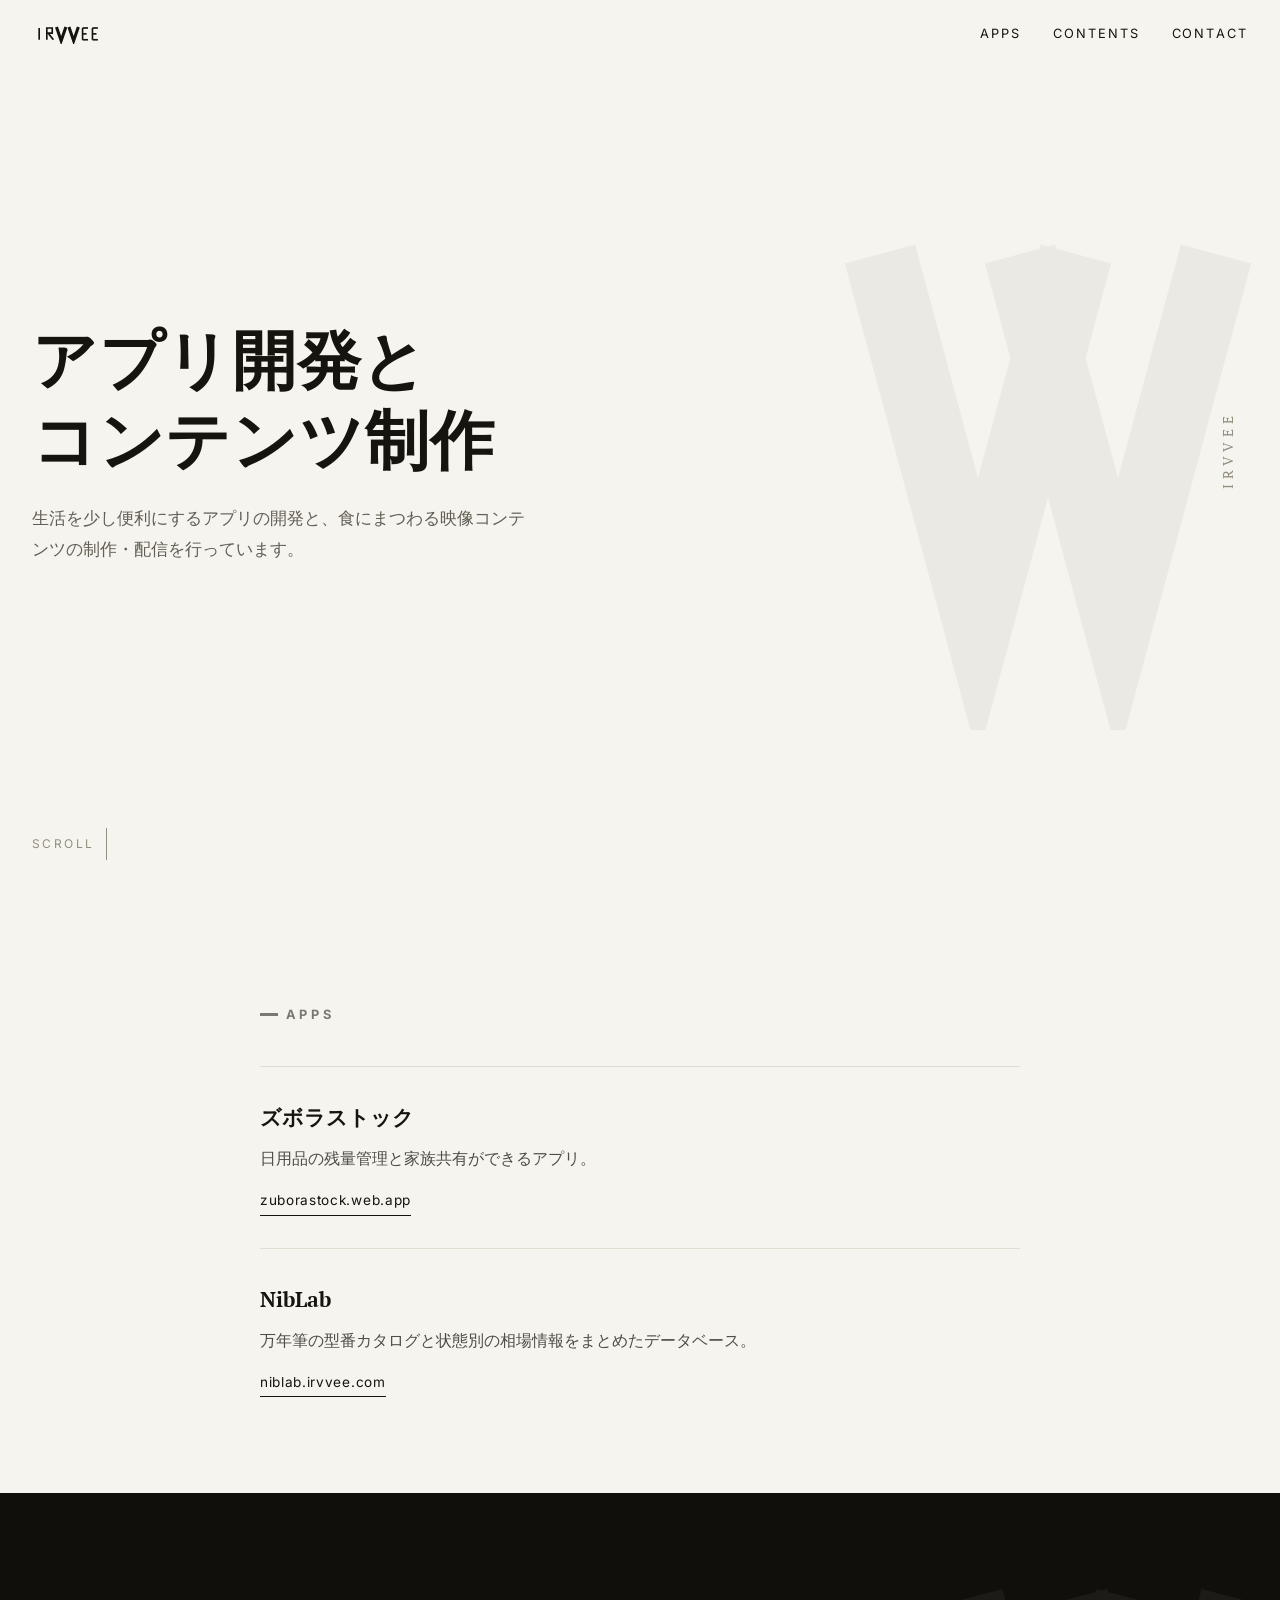
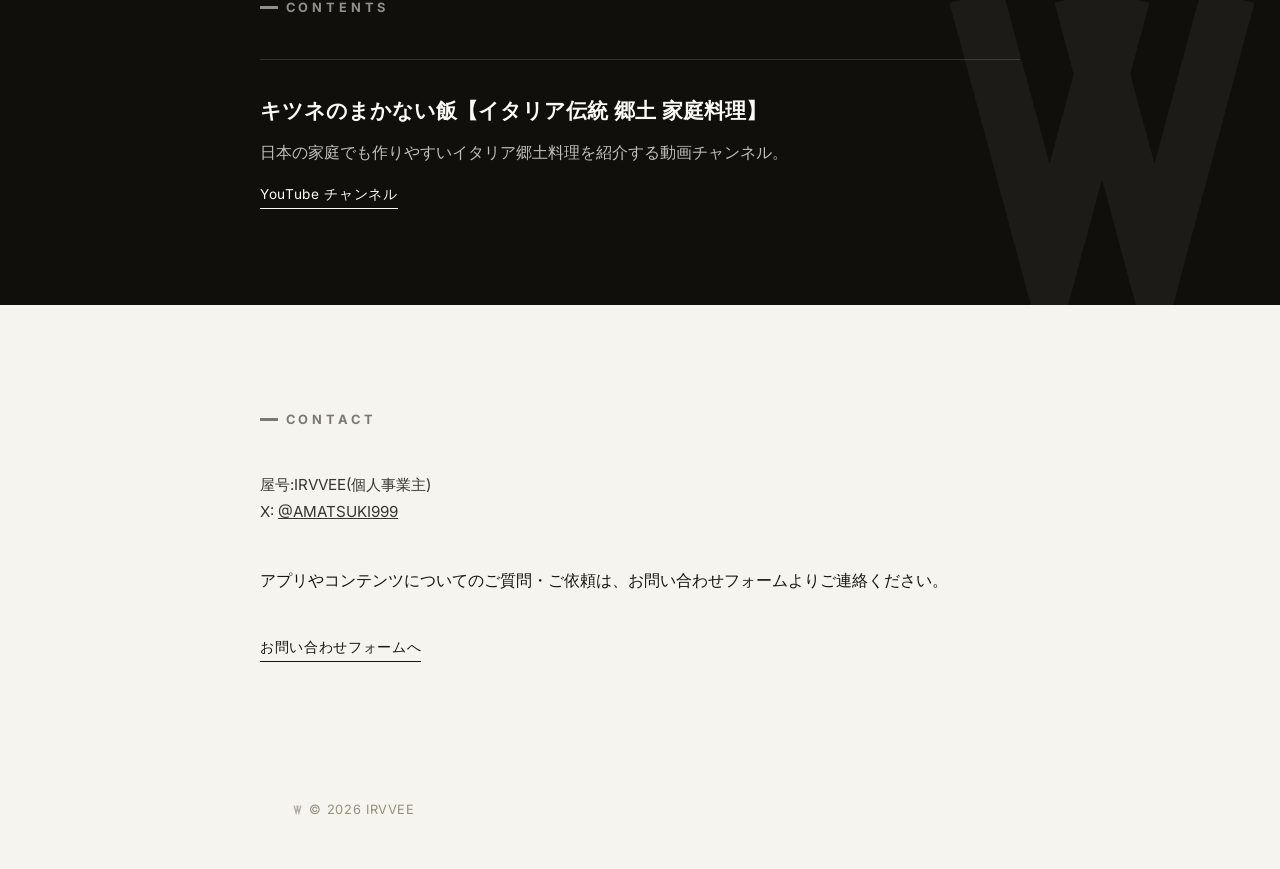
==== index.html @ 518e2660 "feat: 新ロゴタイプを反映しサイト全体のデザインを刷新 IRVVEEの社名から作字したカスタムロゴタイプ(IR+太字VV+EE)をヘッダー・favicon・footerに統合。 配色トークンをロゴ" ====
<!DOCTYPE html>
<html lang="ja">
<head>
<meta charset="UTF-8">
<meta name="viewport" content="width=device-width, initial-scale=1.0">
<title>IRVVEE(アーヴィー)| アプリ開発・コンテンツ制作</title>
<meta name="description" content="IRVVEEは、スマートフォンアプリの開発配信と、料理コンテンツの制作配信を行う個人事業です。">
<link rel="icon" href="icons/favicon.svg" type="image/svg+xml">
<link rel="icon" href="icons/favicon-32.png" type="image/png" sizes="32x32">
<link rel="apple-touch-icon" href="icons/apple-touch-icon.png">
<link rel="preconnect" href="https://fonts.googleapis.com">
<link rel="preconnect" href="https://fonts.gstatic.com" crossorigin>
<link href="https://fonts.googleapis.com/css2?family=PT+Serif:wght@400;700;900&family=Inter:wght@400;500&display=swap" rel="stylesheet">
<style>
  :root {
    --ink: #16140f;
    --paper: #f6f4ef;
    --black: #100f0c;
    --white: #fbfaf6;
    --line: #e2ddd0;
    --muted: #625e53;
    --faint: #948f7f;
    --charcoal: #282623;
    --ease: cubic-bezier(0.4, 0.4, 0, 1);
    --ease-pop: cubic-bezier(0.55, 0.44, 0.35, 1.23);
  }
  * { box-sizing: border-box; }
  html { scroll-behavior: smooth; }
  body {
    margin: 0;
    background: var(--paper);
    color: var(--ink);
    font-family: "Inter", "Noto Sans JP", sans-serif;
    line-height: 1.8;
  }
  .serif { font-family: "PT Serif", serif; }

  /* ---------- Nav ---------- */
  header.nav {
    position: fixed;
    top: 0; left: 0; right: 0;
    z-index: 100;
    display: flex;
    align-items: center;
    justify-content: space-between;
    padding: 1.5rem 2rem;
    background: rgba(246, 244, 239, 0.85);
    backdrop-filter: blur(8px);
    transition: background 0.5s var(--ease);
  }
  .wordmark {
    display: inline-flex;
    align-items: center;
    color: var(--ink);
    text-decoration: none;
    line-height: 0;
  }
  .wordmark svg {
    height: 20px;
    width: auto;
    display: block;
  }
  nav.links {
    display: flex;
    gap: 2rem;
  }
  nav.links a {
    display: inline-flex;
    font-size: 0.8rem;
    letter-spacing: 0.15em;
    text-transform: uppercase;
    color: var(--ink);
    text-decoration: none;
  }
  nav.links a .char {
    display: inline-block;
    overflow: hidden;
    height: 1em;
    line-height: 1;
  }
  nav.links a .char-stack {
    display: block;
    transition: transform 0.35s var(--ease);
    transition-delay: 0s;
  }
  nav.links a .char-stack span {
    display: block;
    height: 1em;
    line-height: 1;
  }
  nav.links a:hover .char-stack {
    transform: translateY(-1em);
    transition-delay: calc(var(--i, 0) * 0.03s);
  }
  @media (max-width: 640px) {
    header.nav { padding: 1.1rem 1.25rem; }
    nav.links { gap: 1.1rem; }
    nav.links a { font-size: 0.68rem; letter-spacing: 0.1em; }
  }

  /* ---------- Hero ---------- */
  .hero {
    position: relative;
    min-height: 100vh;
    display: flex;
    align-items: center;
    padding: 0 2rem;
    overflow: hidden;
  }
  .hero-accent {
    position: absolute;
    right: 2.5rem;
    top: 50%;
    transform: translateY(-50%) rotate(180deg);
    writing-mode: vertical-rl;
    font-family: "PT Serif", serif;
    font-size: 0.85rem;
    letter-spacing: 0.35em;
    color: var(--faint);
    text-transform: uppercase;
  }
  .hero-mark-bg {
    position: absolute;
    right: -3rem;
    top: 50%;
    transform: translateY(-50%);
    width: min(46vw, 560px);
    color: var(--ink);
    opacity: 0.045;
    pointer-events: none;
  }
  .hero-inner { max-width: 760px; position: relative; }
  .hero .eyebrow {
    font-size: 0.8rem;
    letter-spacing: 0.3em;
    text-transform: uppercase;
    color: var(--muted);
    margin-bottom: 1.25rem;
  }
  .hero h1 {
    font-family: "PT Serif", serif;
    font-weight: 700;
    font-size: clamp(2.4rem, 6vw, 4rem);
    line-height: 1.25;
    margin: 0 0 1.5rem;
    letter-spacing: 0.01em;
  }
  .hero p.lead {
    color: var(--muted);
    font-size: 1.05rem;
    max-width: 46ch;
  }
  .scroll-cue {
    position: absolute;
    bottom: 2.5rem;
    left: 2rem;
    display: flex;
    align-items: center;
    gap: 0.75rem;
    font-size: 0.75rem;
    letter-spacing: 0.2em;
    text-transform: uppercase;
    color: var(--faint);
  }
  .scroll-cue::after {
    content: "";
    width: 1px;
    height: 32px;
    background: var(--faint);
    animation: scrollLine 1.8s var(--ease) infinite;
  }
  @keyframes scrollLine {
    0% { transform: scaleY(0); transform-origin: top; }
    50% { transform: scaleY(1); transform-origin: top; }
    50.1% { transform-origin: bottom; }
    100% { transform: scaleY(0); transform-origin: bottom; }
  }

  /* ---------- Sections ---------- */
  section.block {
    padding: 6rem 2rem;
  }
  section.block.on-white { background: var(--paper); }
  section.block.on-black {
    background: var(--black);
    color: var(--white);
    position: relative;
    overflow: hidden;
  }
  .contents-mark-bg {
    position: absolute;
    right: -2rem;
    bottom: -3rem;
    width: min(40vw, 420px);
    color: var(--white);
    opacity: 0.05;
    pointer-events: none;
  }
  .block-inner { max-width: 760px; margin: 0 auto; position: relative; }
  .block h2 {
    display: inline-flex;
    align-items: center;
    gap: 0.6em;
    font-size: 0.8rem;
    letter-spacing: 0.3em;
    text-transform: uppercase;
    margin: 0 0 2.5rem;
    color: inherit;
    opacity: 0.55;
  }
  .block h2::before {
    content: "";
    width: 1.4em;
    height: 3px;
    background: currentColor;
    display: block;
    flex: none;
  }
  .work { display: grid; gap: 2rem; }
  .work-item {
    border-top: 1px solid var(--line);
    padding-top: 2rem;
  }
  section.on-black .work-item { border-top-color: rgba(255,255,255,0.15); }
  .work-item h3 {
    font-family: "PT Serif", serif;
    font-size: 1.3rem;
    margin: 0 0 0.5rem;
  }
  .work-item p { margin: 0 0 0.75rem; opacity: 0.75; }
  .work-item a {
    display: inline-block;
    font-size: 0.85rem;
    letter-spacing: 0.05em;
    color: inherit;
    text-decoration: none;
    border-bottom: 1px solid currentColor;
    padding-bottom: 2px;
    transition: opacity 0.3s var(--ease);
  }
  .work-item a:hover { opacity: 0.6; }

  address {
    font-style: normal;
    font-size: 0.95rem;
    opacity: 0.85;
    margin: 0 0 2.5rem;
  }
  address a { color: inherit; }

  .cta-link {
    display: inline-block;
    margin-top: 1.5rem;
    font-size: 0.85rem;
    letter-spacing: 0.05em;
    color: inherit;
    text-decoration: none;
    border-bottom: 1px solid currentColor;
    padding-bottom: 2px;
    transition: opacity 0.3s var(--ease);
  }
  .cta-link:hover { opacity: 0.6; }

  footer {
    max-width: 760px;
    margin: 0 auto;
    padding: 2.5rem 2rem 3rem;
    color: var(--faint);
    font-size: 0.8rem;
    letter-spacing: 0.05em;
  }

  /* ---------- Scroll reveal ---------- */
  .reveal {
    opacity: 0;
    transform: translateY(24px);
    transition: opacity 0.6s var(--ease), transform 0.6s var(--ease);
  }
  .reveal.is-visible {
    opacity: 1;
    transform: translateY(0);
  }

  .footer-mark {
    height: 11px;
    width: auto;
    vertical-align: -1px;
    margin-right: 0.5em;
    color: var(--faint);
    opacity: 0.7;
  }
</style>
</head>
<body>

<header class="nav">
  <a href="#top" class="wordmark" aria-label="IRVVEE">
    <svg viewBox="-24 -34 600 170" aria-hidden="true" focusable="false">
      <path stroke-width="14" fill="none" stroke="currentColor" d="M37,0 L37,100"/>
      <path stroke-width="14" fill="none" stroke="currentColor" d="M102,100 L102,0 L148,0 L148,44 L108,44"/>
      <path stroke-width="14" fill="none" stroke="currentColor" d="M118,50 L158,100"/>
      <path stroke-width="26" fill="none" stroke="currentColor" d="M184,-8 L224,108 L264,-8"/>
      <path stroke-width="26" fill="none" stroke="currentColor" d="M290,-8 L330,108 L370,-8"/>
      <path stroke-width="14" fill="none" stroke="currentColor" d="M406,0 L406,100"/>
      <path stroke-width="14" fill="none" stroke="currentColor" d="M406,0 L452,0"/>
      <path stroke-width="14" fill="none" stroke="currentColor" d="M406,50 L440,50"/>
      <path stroke-width="14" fill="none" stroke="currentColor" d="M406,100 L452,100"/>
      <path stroke-width="14" fill="none" stroke="currentColor" d="M490,0 L490,100"/>
      <path stroke-width="14" fill="none" stroke="currentColor" d="M490,0 L536,0"/>
      <path stroke-width="14" fill="none" stroke="currentColor" d="M490,50 L524,50"/>
      <path stroke-width="14" fill="none" stroke="currentColor" d="M490,100 L536,100"/>
    </svg>
  </a>
  <nav class="links">
    <a href="#apps" data-label="Apps"></a>
    <a href="#contents" data-label="Contents"></a>
    <a href="contact.html" data-label="Contact"></a>
  </nav>
</header>

<section class="hero" id="top">
  <svg class="hero-mark-bg" viewBox="0 0 200 200" aria-hidden="true" focusable="false">
    <path d="M40,30 L75,160 L110,30" fill="none" stroke="currentColor" stroke-width="26" stroke-linejoin="miter"/>
    <path d="M90,30 L125,160 L160,30" fill="none" stroke="currentColor" stroke-width="26" stroke-linejoin="miter"/>
  </svg>
  <div class="hero-accent">IRVVEE</div>
  <div class="hero-inner">
    <h1 class="reveal">アプリ開発と<br>コンテンツ制作</h1>
    <p class="lead reveal">生活を少し便利にするアプリの開発と、食にまつわる映像コンテンツの制作・配信を行っています。</p>
  </div>
  <div class="scroll-cue">Scroll</div>
</section>

<section class="block on-white reveal" id="apps">
  <div class="block-inner">
    <h2>Apps</h2>
    <div class="work">
      <div class="work-item">
        <h3>ズボラストック</h3>
        <p>日用品の残量管理と家族共有ができるアプリ。</p>
        <a href="https://zuborastock.web.app" target="_blank" rel="noopener">zuborastock.web.app</a>
      </div>
      <div class="work-item">
        <h3>NibLab</h3>
        <p>万年筆の型番カタログと状態別の相場情報をまとめたデータベース。</p>
        <a href="https://niblab.irvvee.com" target="_blank" rel="noopener">niblab.irvvee.com</a>
      </div>
    </div>
  </div>
</section>

<section class="block on-black reveal" id="contents">
  <svg class="contents-mark-bg" viewBox="0 0 200 200" aria-hidden="true" focusable="false">
    <path d="M40,30 L75,160 L110,30" fill="none" stroke="currentColor" stroke-width="26" stroke-linejoin="miter"/>
    <path d="M90,30 L125,160 L160,30" fill="none" stroke="currentColor" stroke-width="26" stroke-linejoin="miter"/>
  </svg>
  <div class="block-inner">
    <h2>Contents</h2>
    <div class="work">
      <div class="work-item">
        <h3>キツネのまかない飯【イタリア伝統 郷土 家庭料理】</h3>
        <p>日本の家庭でも作りやすいイタリア郷土料理を紹介する動画チャンネル。</p>
        <a href="https://www.youtube.com/@AMATSUKI999" target="_blank" rel="noopener">YouTube チャンネル</a>
      </div>
    </div>
  </div>
</section>

<section class="block on-white reveal" id="contact">
  <div class="block-inner">
    <h2>Contact</h2>
    <address>
      屋号:IRVVEE(個人事業主)<br>
      X: <a href="https://x.com/AMATSUKI999" target="_blank" rel="noopener">@AMATSUKI999</a>
    </address>
    <p>アプリやコンテンツについてのご質問・ご依頼は、お問い合わせフォームよりご連絡ください。</p>
    <a href="contact.html" class="cta-link">お問い合わせフォームへ</a>
  </div>
</section>

<footer>
  <svg class="footer-mark" viewBox="0 0 200 200" aria-hidden="true" focusable="false">
    <path d="M40,30 L75,160 L110,30" fill="none" stroke="currentColor" stroke-width="26" stroke-linejoin="miter"/>
    <path d="M90,30 L125,160 L160,30" fill="none" stroke="currentColor" stroke-width="26" stroke-linejoin="miter"/>
  </svg>&copy; <span id="year"></span> IRVVEE
</footer>

<script>
  document.getElementById("year").textContent = new Date().getFullYear();

  document.querySelectorAll("nav.links a[data-label]").forEach((a) => {
    const label = a.dataset.label;
    [...label].forEach((ch, i) => {
      const glyph = ch === " " ? " " : ch;
      const charEl = document.createElement("span");
      charEl.className = "char";
      charEl.style.setProperty("--i", i);
      const stackEl = document.createElement("span");
      stackEl.className = "char-stack";
      stackEl.innerHTML = `<span>${glyph}</span><span>${glyph}</span>`;
      charEl.appendChild(stackEl);
      a.appendChild(charEl);
    });
  });

  const revealEls = document.querySelectorAll(".reveal");
  const io = new IntersectionObserver((entries) => {
    entries.forEach((entry) => {
      if (entry.isIntersecting) {
        entry.target.classList.add("is-visible");
        io.unobserve(entry.target);
      }
    });
  }, { threshold: 0.15, rootMargin: "0px 0px -40px 0px" });
  revealEls.forEach((el) => io.observe(el));
</script>

</body>
</html>
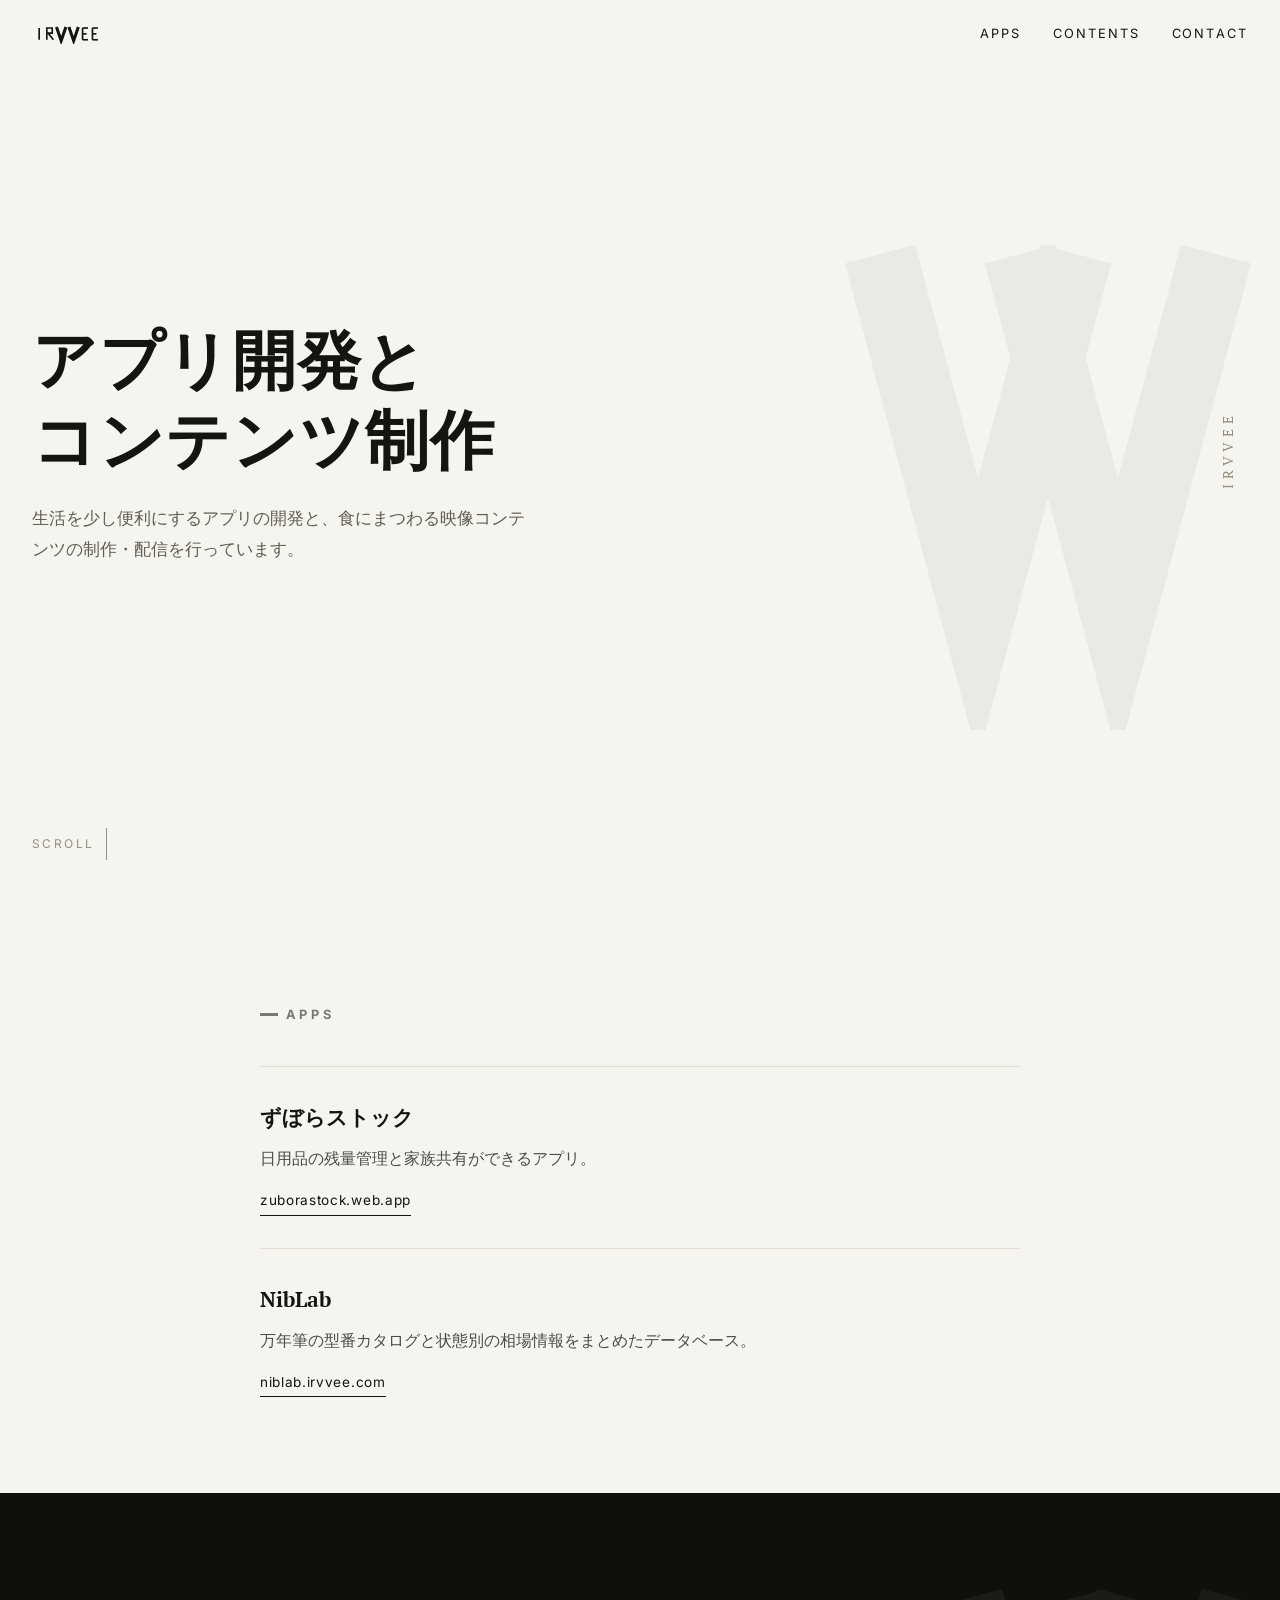
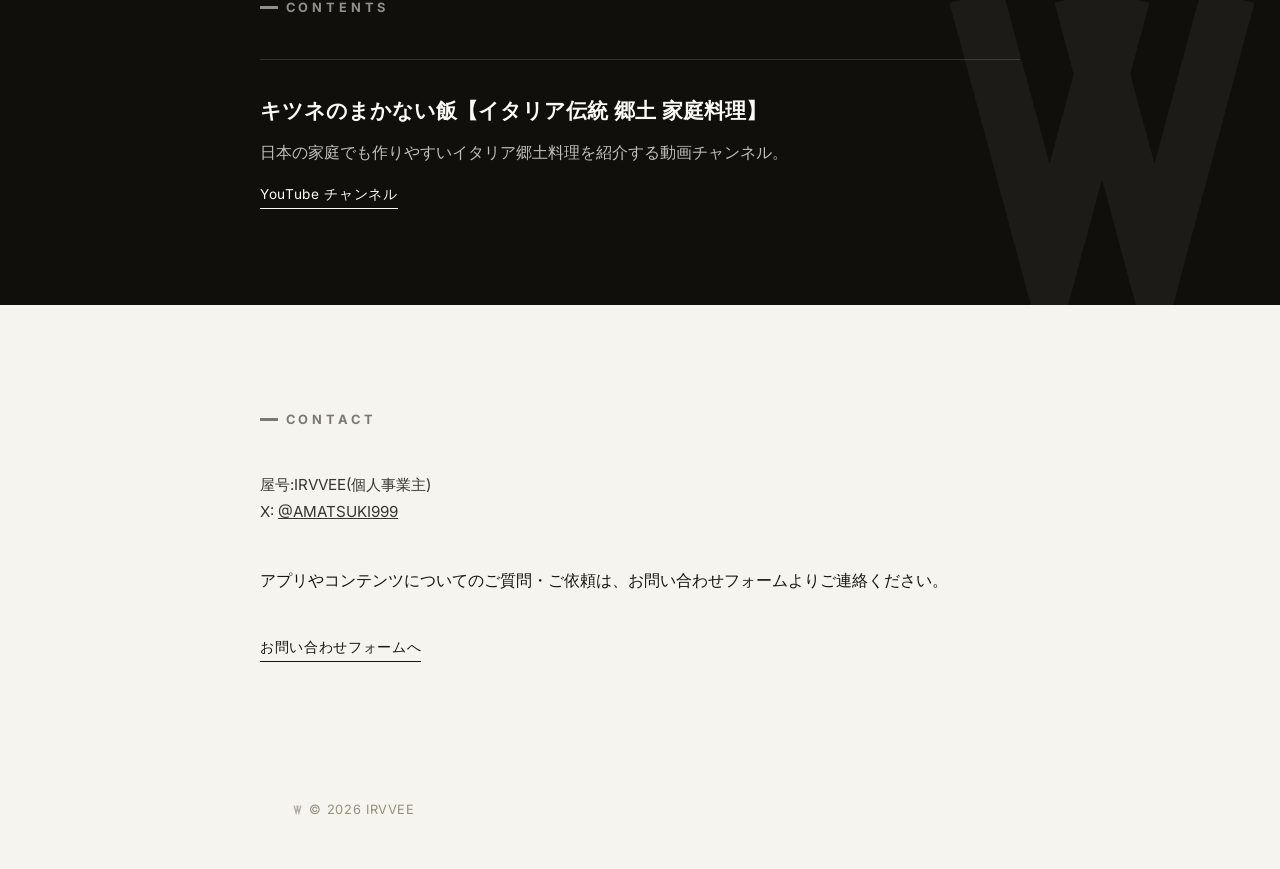
==== commit fb027c2a: "Merge remote-tracking branch 'origin/main' into main リモート側の表記修正(ズボラストック→ずぼらストック)を取り込み。" ====
--- a/index.html
+++ b/index.html
@@ -336,7 +336,7 @@
     <h2>Apps</h2>
     <div class="work">
       <div class="work-item">
-        <h3>ズボラストック</h3>
+        <h3>ずぼらストック</h3>
         <p>日用品の残量管理と家族共有ができるアプリ。</p>
         <a href="https://zuborastock.web.app" target="_blank" rel="noopener">zuborastock.web.app</a>
       </div>
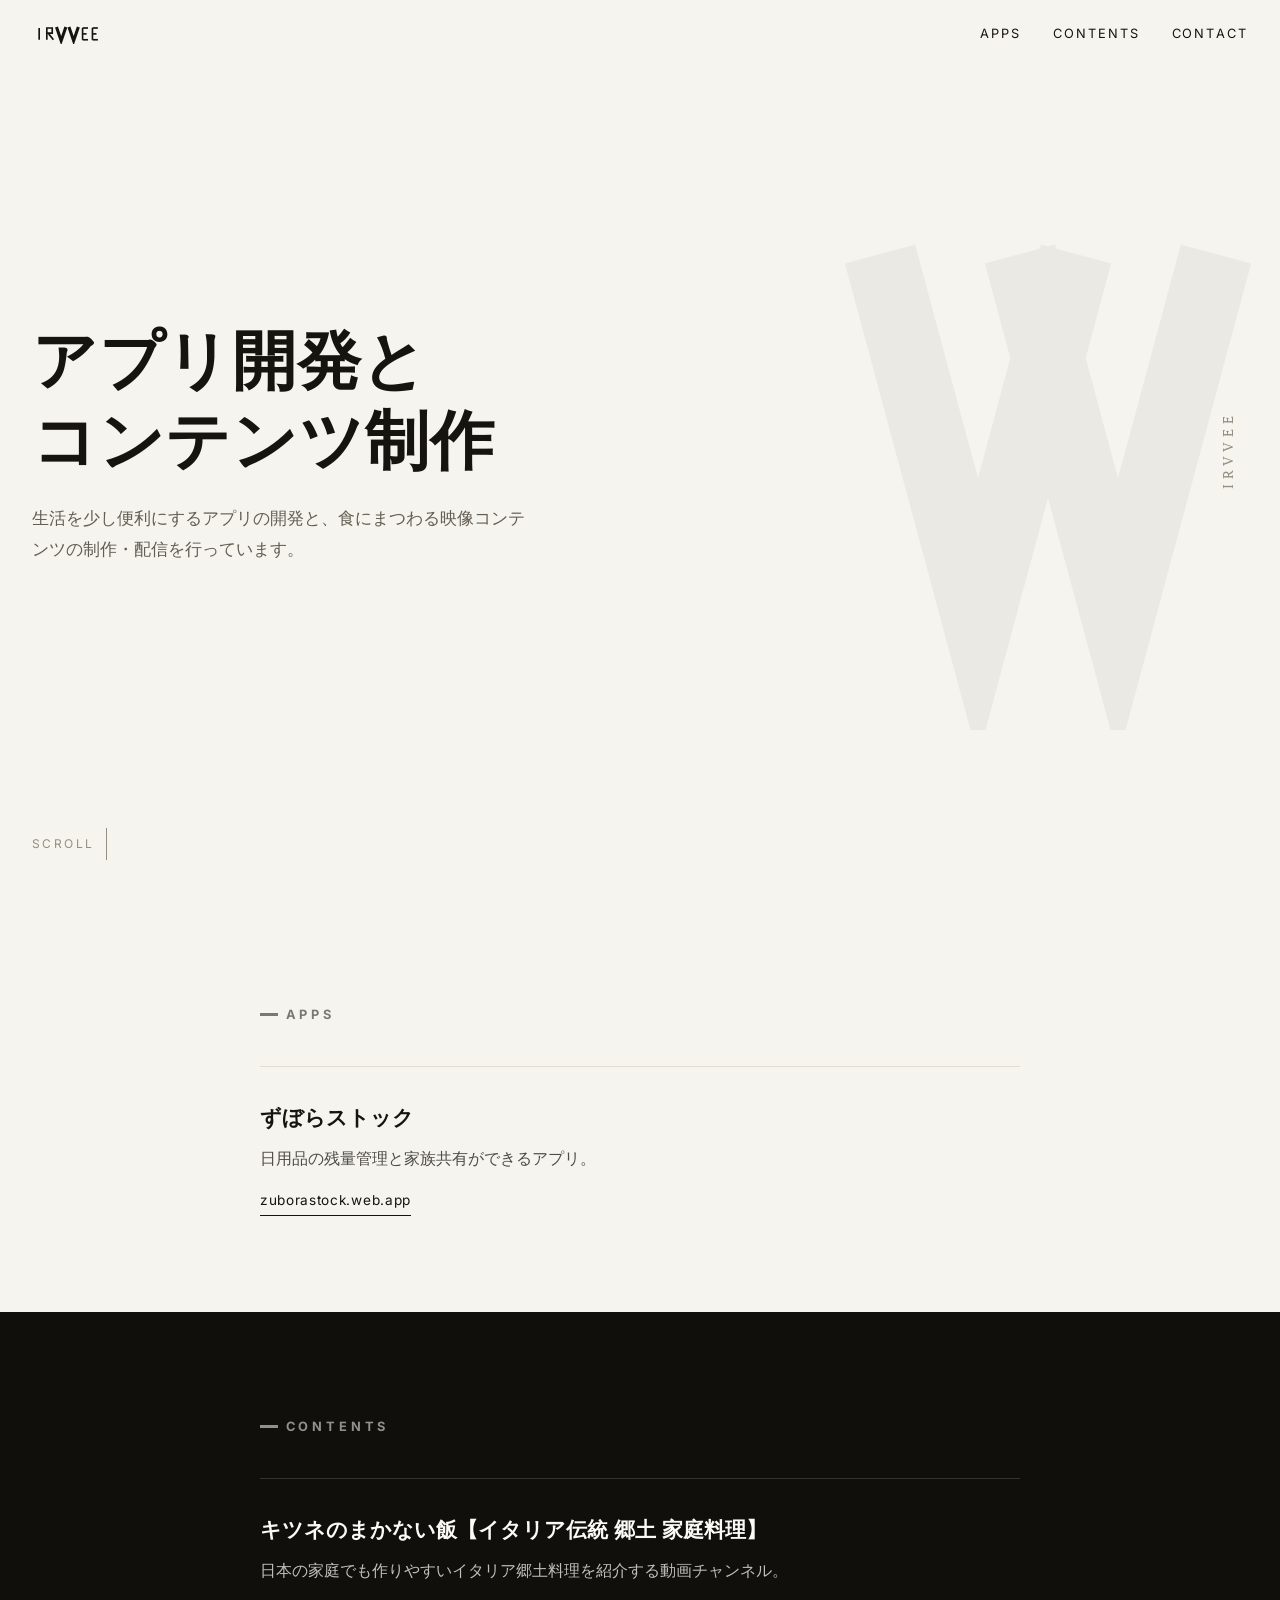
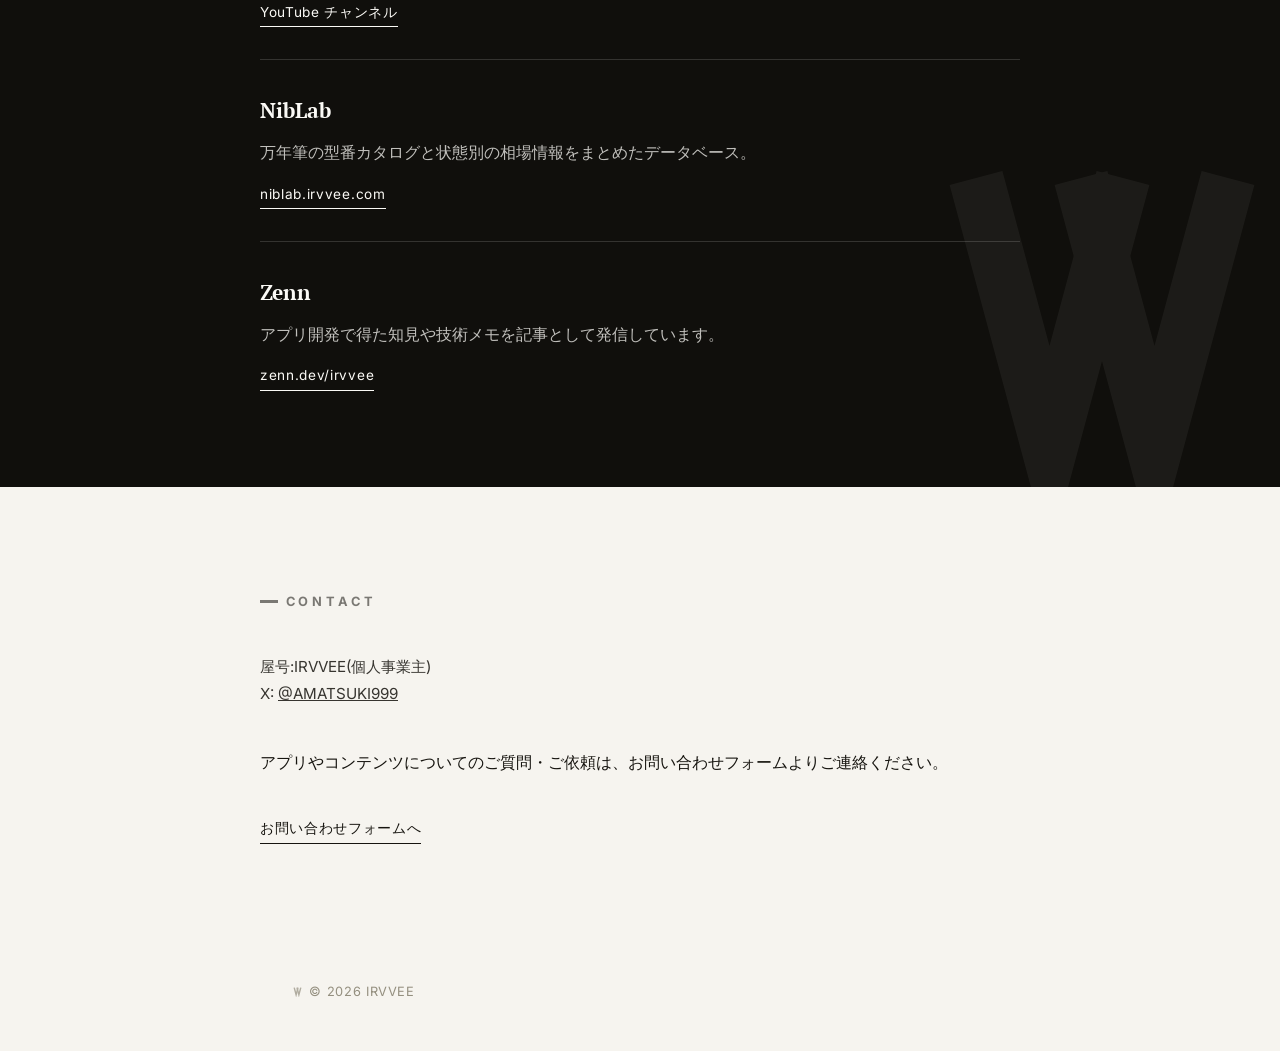
==== commit 12252e94: "feat: NibLabをContentsへ移動し、Zenn記事ページをContentsに追加 Co-Authored-By: Claude Sonnet 5 <noreply@anthropic.c" ====
--- a/index.html
+++ b/index.html
@@ -340,11 +340,6 @@
         <p>日用品の残量管理と家族共有ができるアプリ。</p>
         <a href="https://zuborastock.web.app" target="_blank" rel="noopener">zuborastock.web.app</a>
       </div>
-      <div class="work-item">
-        <h3>NibLab</h3>
-        <p>万年筆の型番カタログと状態別の相場情報をまとめたデータベース。</p>
-        <a href="https://niblab.irvvee.com" target="_blank" rel="noopener">niblab.irvvee.com</a>
-      </div>
     </div>
   </div>
 </section>
@@ -361,6 +356,16 @@
         <h3>キツネのまかない飯【イタリア伝統 郷土 家庭料理】</h3>
         <p>日本の家庭でも作りやすいイタリア郷土料理を紹介する動画チャンネル。</p>
         <a href="https://www.youtube.com/@AMATSUKI999" target="_blank" rel="noopener">YouTube チャンネル</a>
+      </div>
+      <div class="work-item">
+        <h3>NibLab</h3>
+        <p>万年筆の型番カタログと状態別の相場情報をまとめたデータベース。</p>
+        <a href="https://niblab.irvvee.com" target="_blank" rel="noopener">niblab.irvvee.com</a>
+      </div>
+      <div class="work-item">
+        <h3>Zenn</h3>
+        <p>アプリ開発で得た知見や技術メモを記事として発信しています。</p>
+        <a href="https://zenn.dev/irvvee" target="_blank" rel="noopener">zenn.dev/irvvee</a>
       </div>
     </div>
   </div>
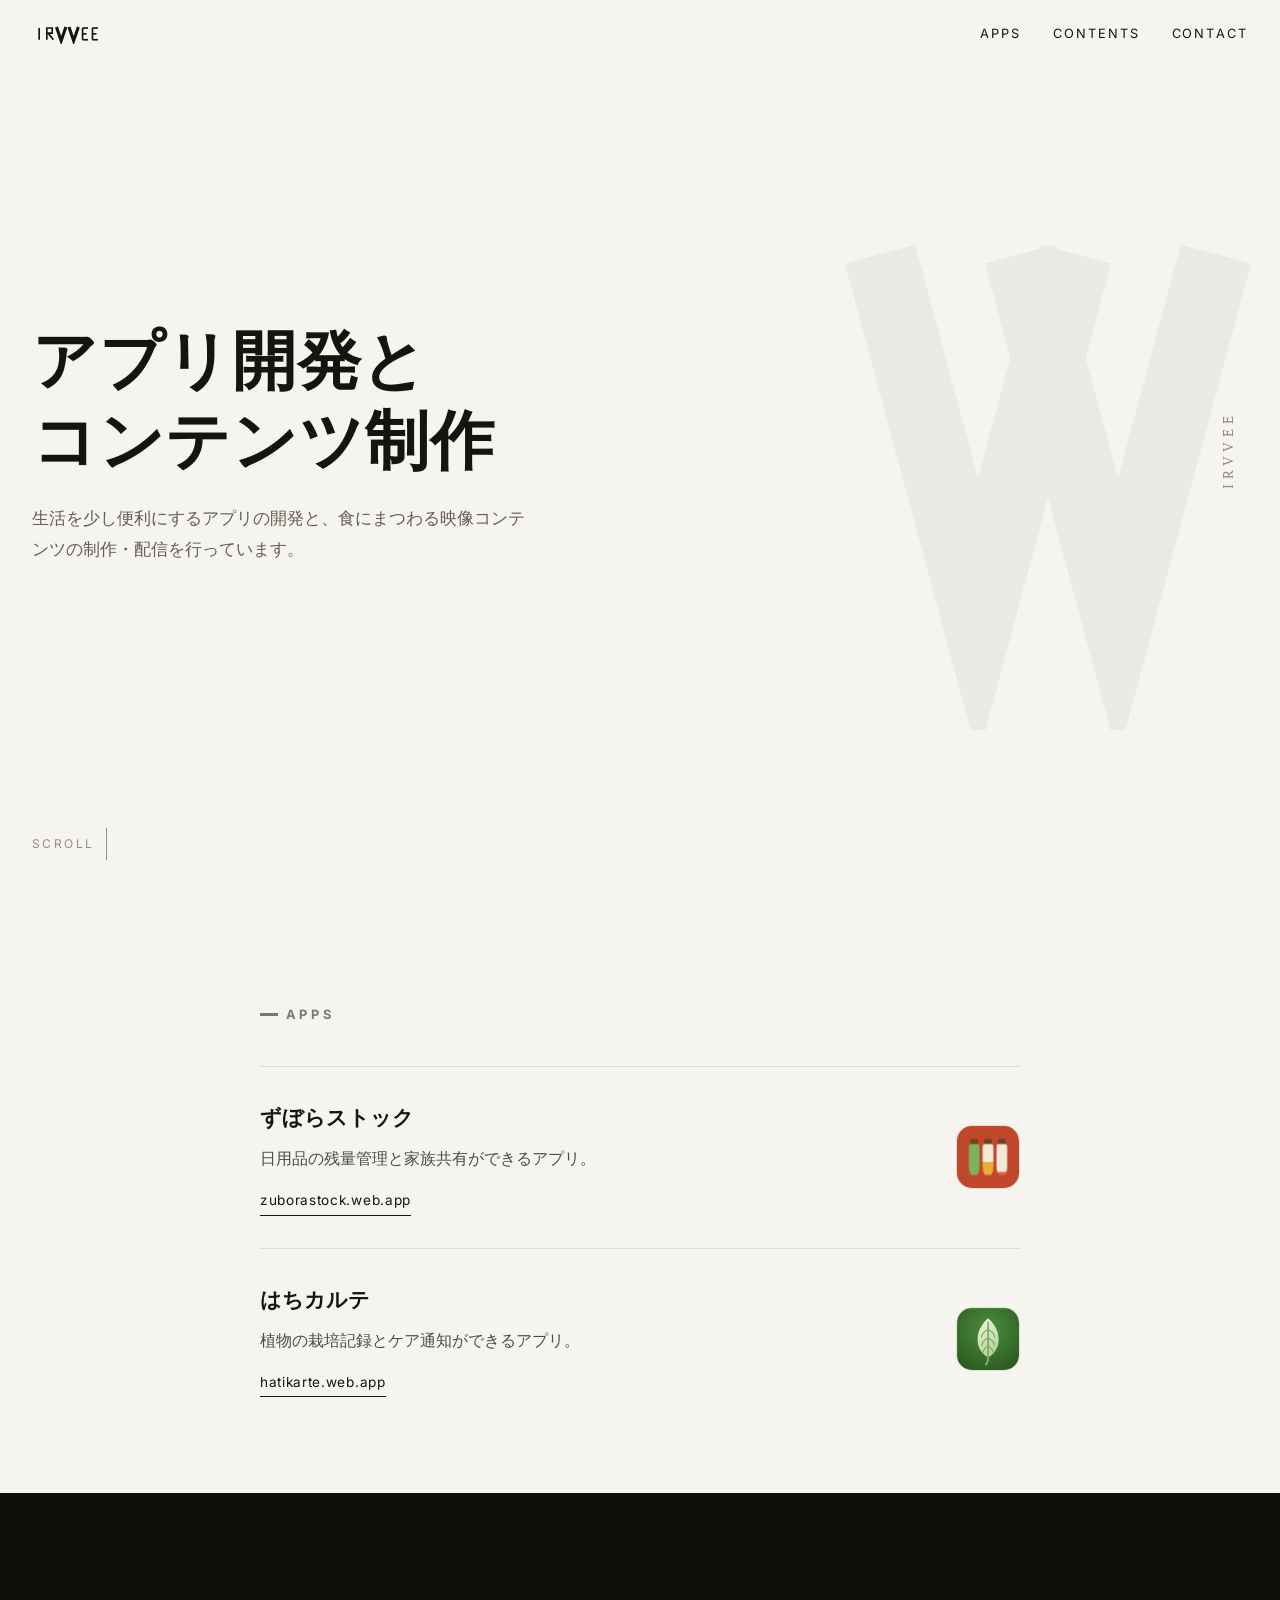
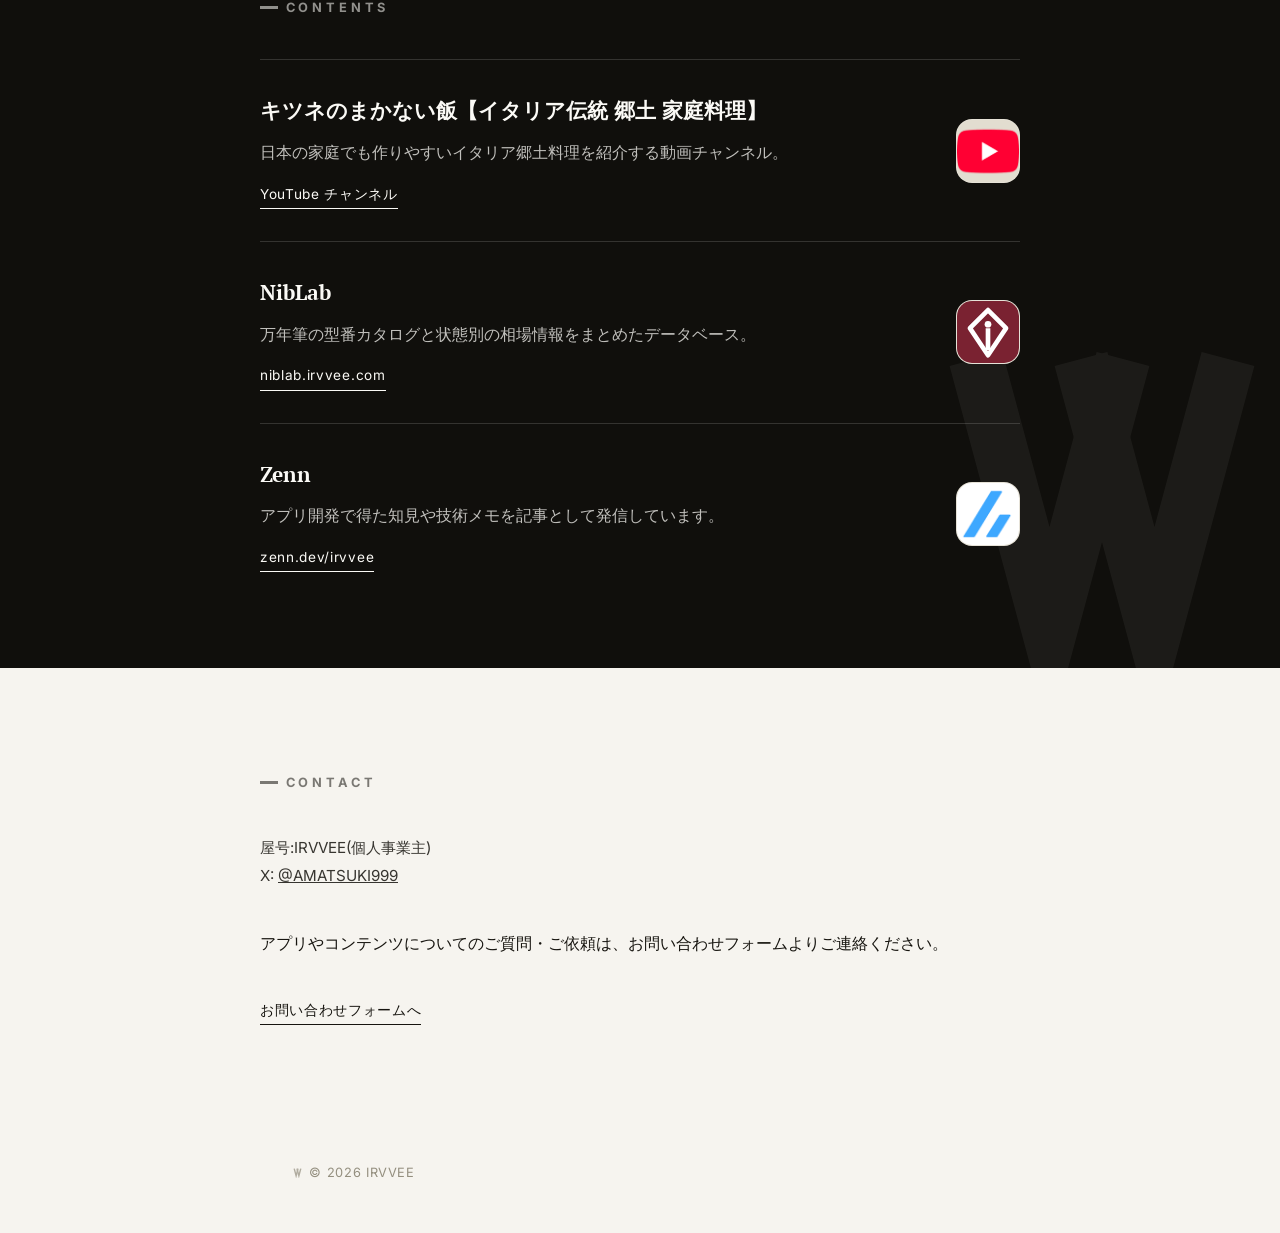
==== commit 59469c30: "feat: はちカルテをAppsに追加し、Apps/Contents各項目にサムネイルを追加 ずぼらストック・はちカルテ・NibLabは各アプリの実アイコンを使用。 YouTube・Zennは各サービ" ====
--- a/index.html
+++ b/index.html
@@ -220,8 +220,29 @@
   .work-item {
     border-top: 1px solid var(--line);
     padding-top: 2rem;
+    display: flex;
+    align-items: center;
+    justify-content: space-between;
+    gap: 1.5rem;
   }
   section.on-black .work-item { border-top-color: rgba(255,255,255,0.15); }
+  .work-item-body { flex: 1; min-width: 0; }
+  .work-item-thumb {
+    flex: none;
+    width: 64px;
+    height: 64px;
+    border-radius: 16px;
+    overflow: hidden;
+    background: var(--line);
+    border: 1px solid var(--line);
+  }
+  section.on-black .work-item-thumb { border-color: rgba(255,255,255,0.15); }
+  .work-item-thumb img {
+    width: 100%;
+    height: 100%;
+    object-fit: cover;
+    display: block;
+  }
   .work-item h3 {
     font-family: "PT Serif", serif;
     font-size: 1.3rem;
@@ -239,6 +260,9 @@
     transition: opacity 0.3s var(--ease);
   }
   .work-item a:hover { opacity: 0.6; }
+  @media (max-width: 640px) {
+    .work-item-thumb { width: 52px; height: 52px; border-radius: 13px; }
+  }
 
   address {
     font-style: normal;
@@ -336,9 +360,24 @@
     <h2>Apps</h2>
     <div class="work">
       <div class="work-item">
-        <h3>ずぼらストック</h3>
-        <p>日用品の残量管理と家族共有ができるアプリ。</p>
-        <a href="https://zuborastock.web.app" target="_blank" rel="noopener">zuborastock.web.app</a>
+        <div class="work-item-body">
+          <h3>ずぼらストック</h3>
+          <p>日用品の残量管理と家族共有ができるアプリ。</p>
+          <a href="https://zuborastock.web.app" target="_blank" rel="noopener">zuborastock.web.app</a>
+        </div>
+        <div class="work-item-thumb">
+          <img src="icons/thumbs/zuborastock.png" alt="" loading="lazy">
+        </div>
+      </div>
+      <div class="work-item">
+        <div class="work-item-body">
+          <h3>はちカルテ</h3>
+          <p>植物の栽培記録とケア通知ができるアプリ。</p>
+          <a href="https://hatikarte.web.app" target="_blank" rel="noopener">hatikarte.web.app</a>
+        </div>
+        <div class="work-item-thumb">
+          <img src="icons/thumbs/hachikarte.png" alt="" loading="lazy">
+        </div>
       </div>
     </div>
   </div>
@@ -353,19 +392,34 @@
     <h2>Contents</h2>
     <div class="work">
       <div class="work-item">
-        <h3>キツネのまかない飯【イタリア伝統 郷土 家庭料理】</h3>
-        <p>日本の家庭でも作りやすいイタリア郷土料理を紹介する動画チャンネル。</p>
-        <a href="https://www.youtube.com/@AMATSUKI999" target="_blank" rel="noopener">YouTube チャンネル</a>
+        <div class="work-item-body">
+          <h3>キツネのまかない飯【イタリア伝統 郷土 家庭料理】</h3>
+          <p>日本の家庭でも作りやすいイタリア郷土料理を紹介する動画チャンネル。</p>
+          <a href="https://www.youtube.com/@AMATSUKI999" target="_blank" rel="noopener">YouTube チャンネル</a>
+        </div>
+        <div class="work-item-thumb">
+          <img src="icons/thumbs/youtube.png" alt="" loading="lazy">
+        </div>
       </div>
       <div class="work-item">
-        <h3>NibLab</h3>
-        <p>万年筆の型番カタログと状態別の相場情報をまとめたデータベース。</p>
-        <a href="https://niblab.irvvee.com" target="_blank" rel="noopener">niblab.irvvee.com</a>
+        <div class="work-item-body">
+          <h3>NibLab</h3>
+          <p>万年筆の型番カタログと状態別の相場情報をまとめたデータベース。</p>
+          <a href="https://niblab.irvvee.com" target="_blank" rel="noopener">niblab.irvvee.com</a>
+        </div>
+        <div class="work-item-thumb">
+          <img src="icons/thumbs/niblab.svg" alt="" loading="lazy">
+        </div>
       </div>
       <div class="work-item">
-        <h3>Zenn</h3>
-        <p>アプリ開発で得た知見や技術メモを記事として発信しています。</p>
-        <a href="https://zenn.dev/irvvee" target="_blank" rel="noopener">zenn.dev/irvvee</a>
+        <div class="work-item-body">
+          <h3>Zenn</h3>
+          <p>アプリ開発で得た知見や技術メモを記事として発信しています。</p>
+          <a href="https://zenn.dev/irvvee" target="_blank" rel="noopener">zenn.dev/irvvee</a>
+        </div>
+        <div class="work-item-thumb">
+          <img src="icons/thumbs/zenn.png" alt="" loading="lazy">
+        </div>
       </div>
     </div>
   </div>
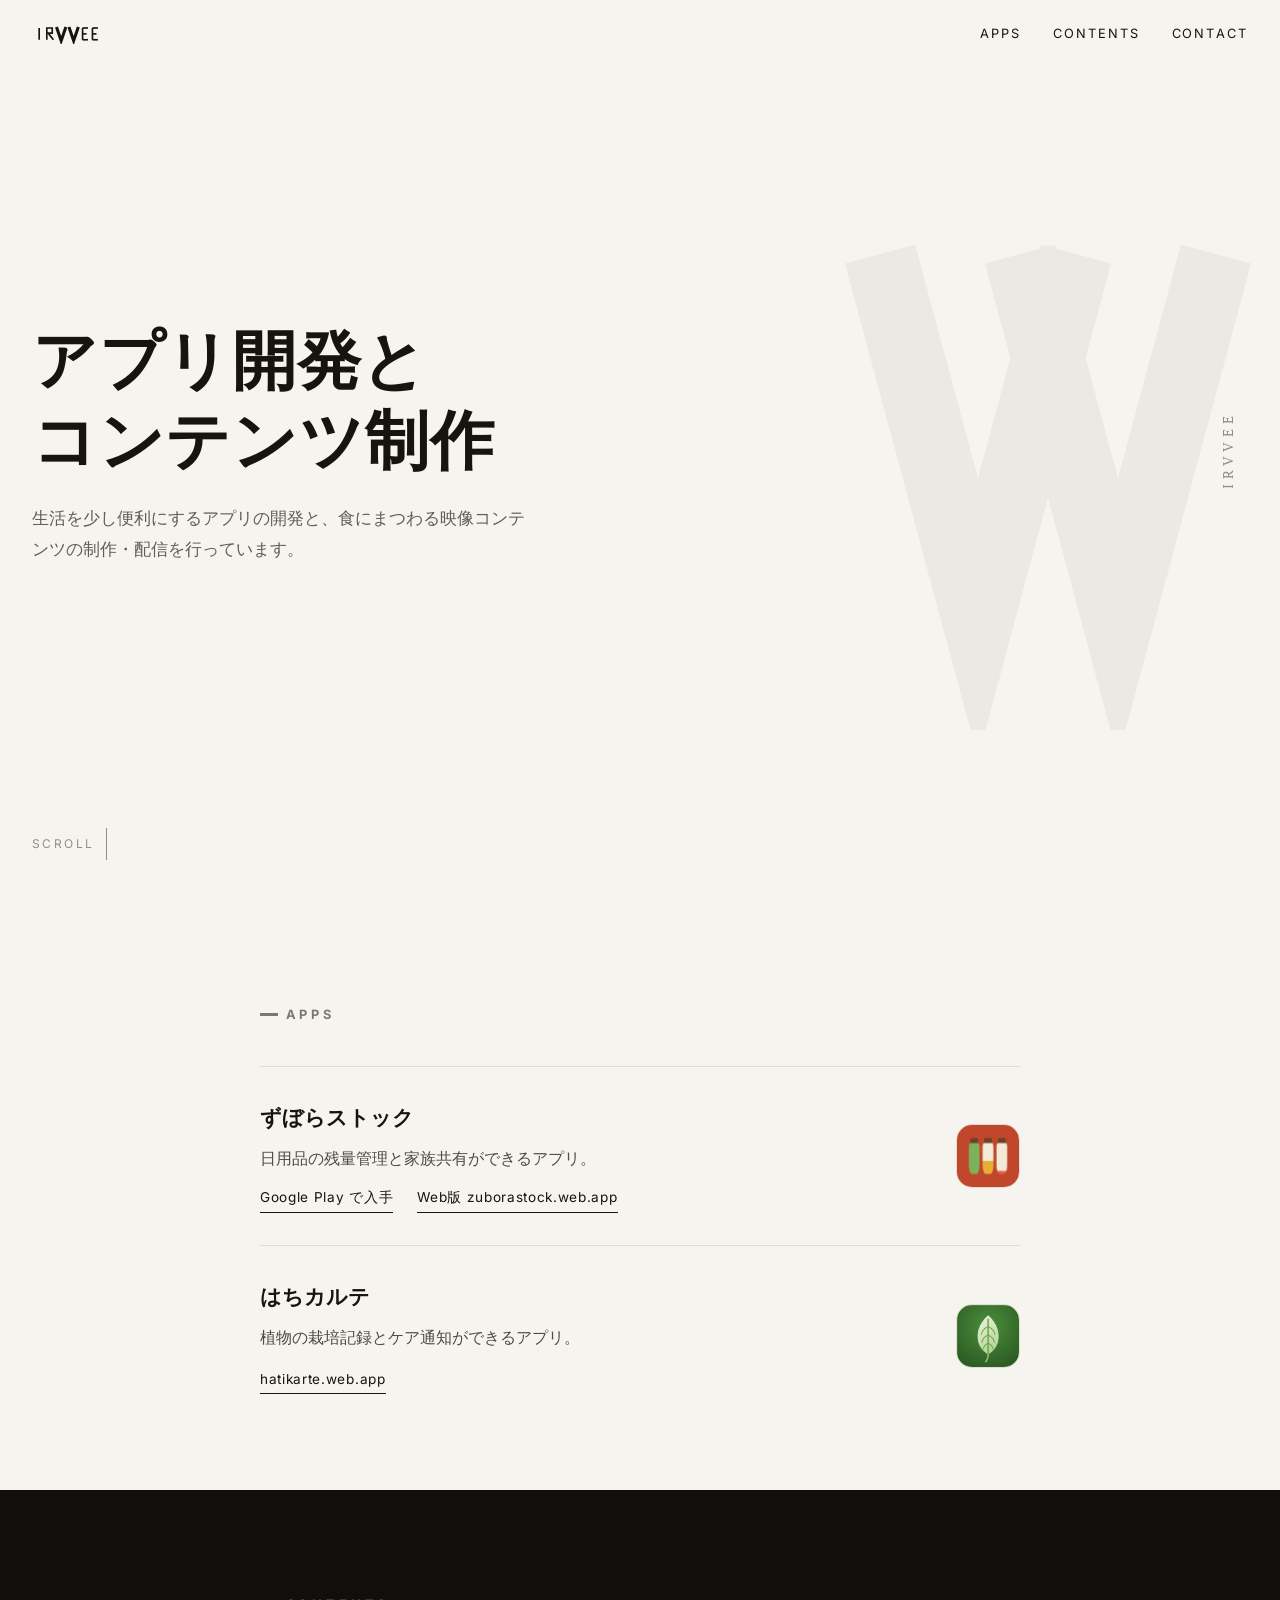
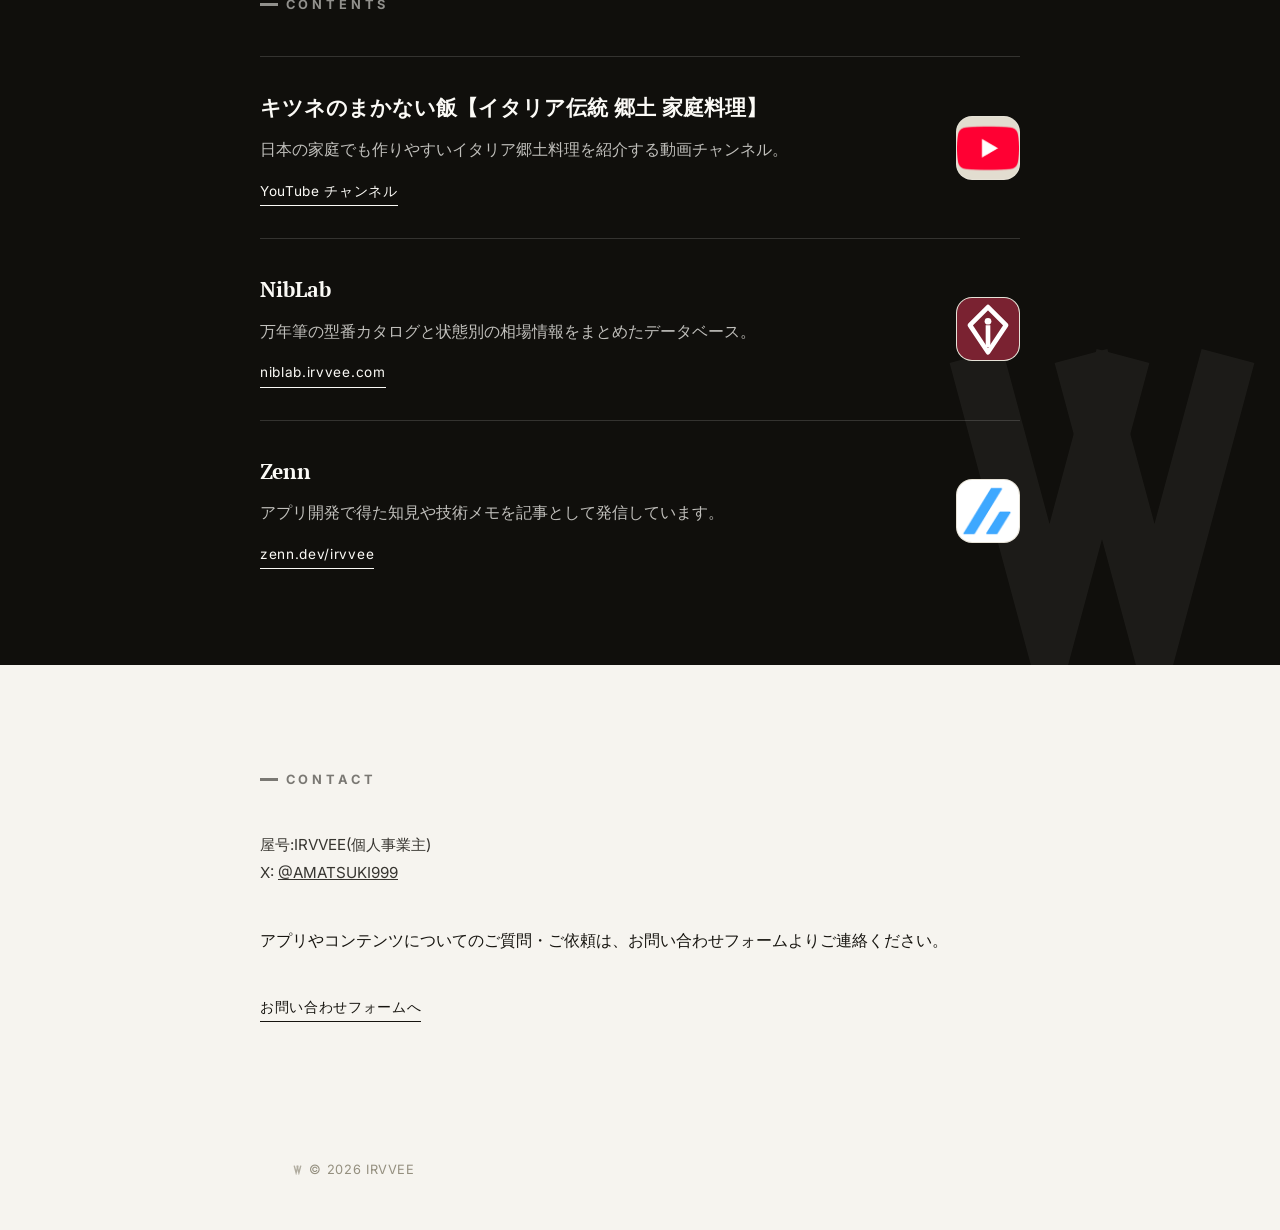
==== commit efdebdeb: "feat: ずぼらストックにGoogle Play版へのリンクを追加 Co-Authored-By: Claude Sonnet 5.5 <noreply@anthropic.com>" ====
--- a/index.html
+++ b/index.html
@@ -260,6 +260,7 @@
     transition: opacity 0.3s var(--ease);
   }
   .work-item a:hover { opacity: 0.6; }
+  .work-item-links { display: flex; flex-wrap: wrap; gap: 0.5rem 1.5rem; }
   @media (max-width: 640px) {
     .work-item-thumb { width: 52px; height: 52px; border-radius: 13px; }
   }
@@ -363,7 +364,10 @@
         <div class="work-item-body">
           <h3>ずぼらストック</h3>
           <p>日用品の残量管理と家族共有ができるアプリ。</p>
-          <a href="https://zuborastock.web.app" target="_blank" rel="noopener">zuborastock.web.app</a>
+          <div class="work-item-links">
+            <a href="https://play.google.com/store/apps/details?id=com.zuborastock.app" target="_blank" rel="noopener">Google Play で入手</a>
+            <a href="https://zuborastock.web.app" target="_blank" rel="noopener">Web版 zuborastock.web.app</a>
+          </div>
         </div>
         <div class="work-item-thumb">
           <img src="icons/thumbs/zuborastock.png" alt="" loading="lazy">
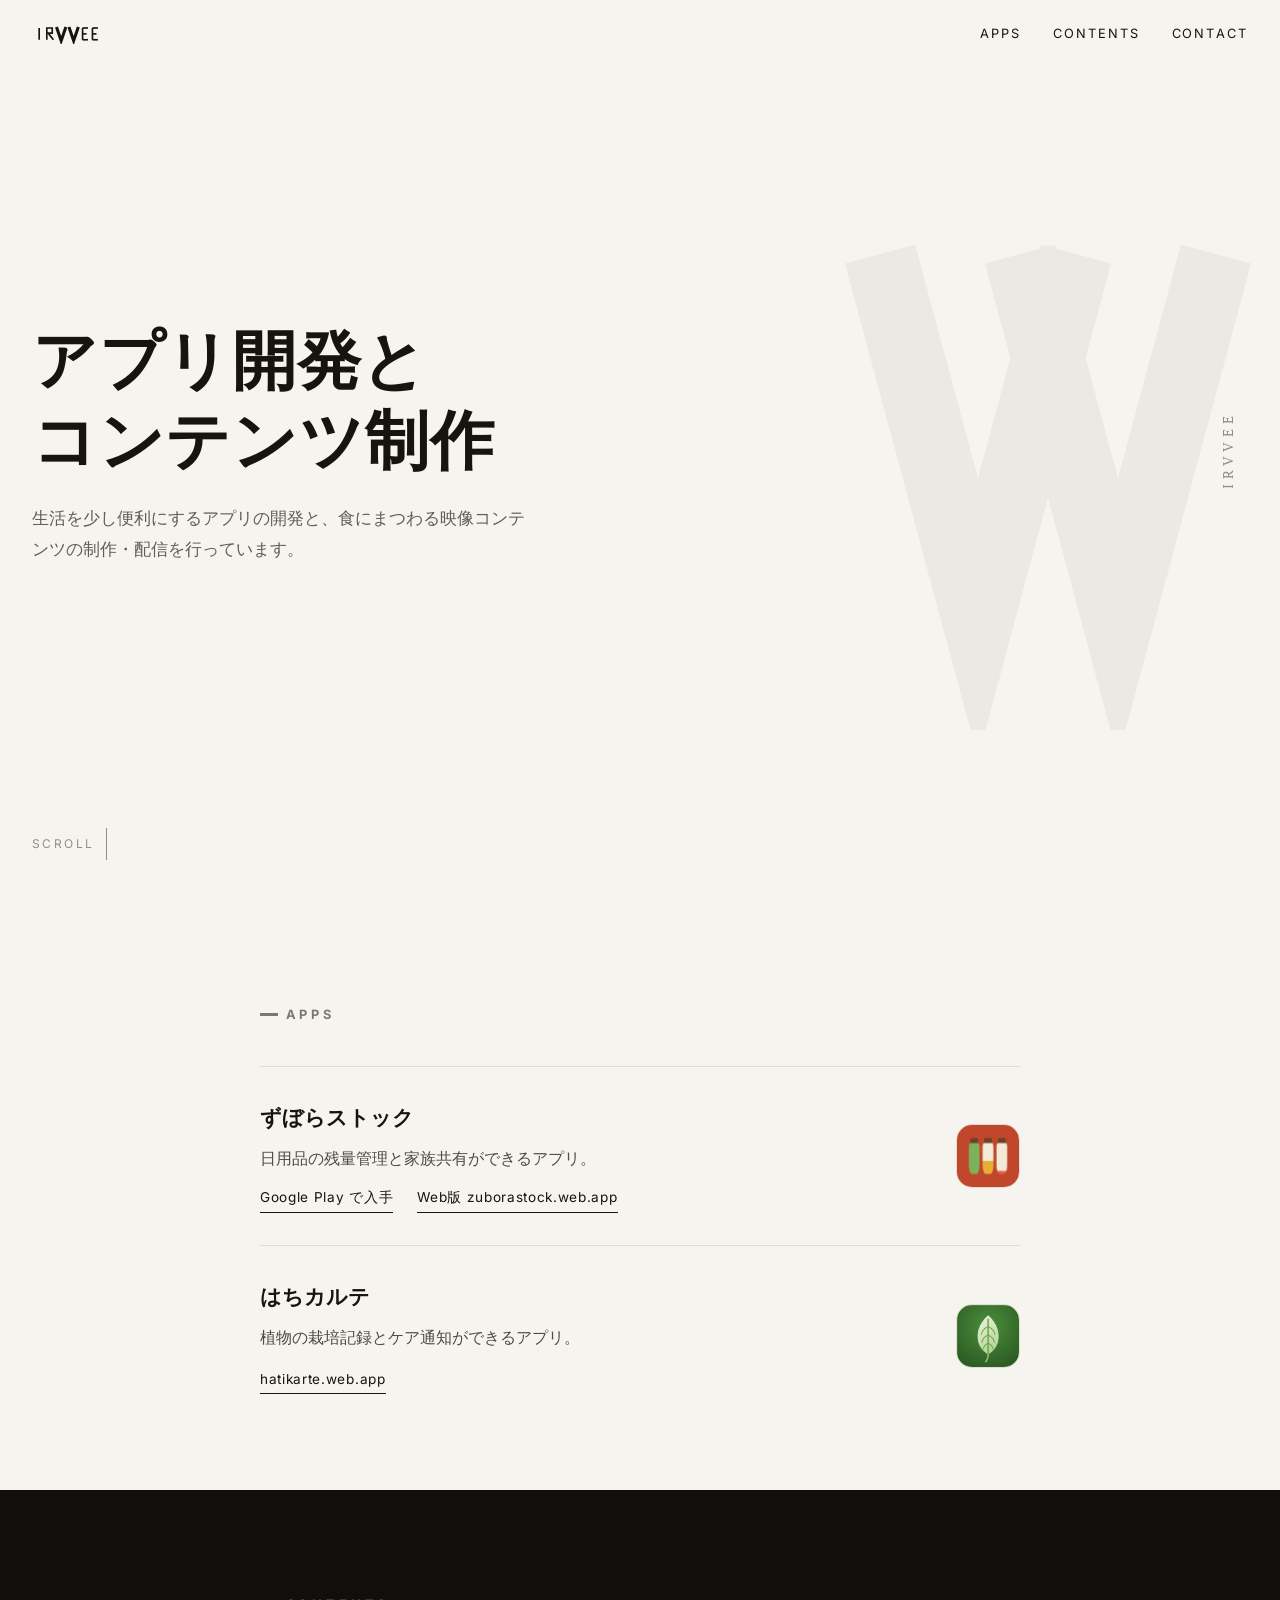
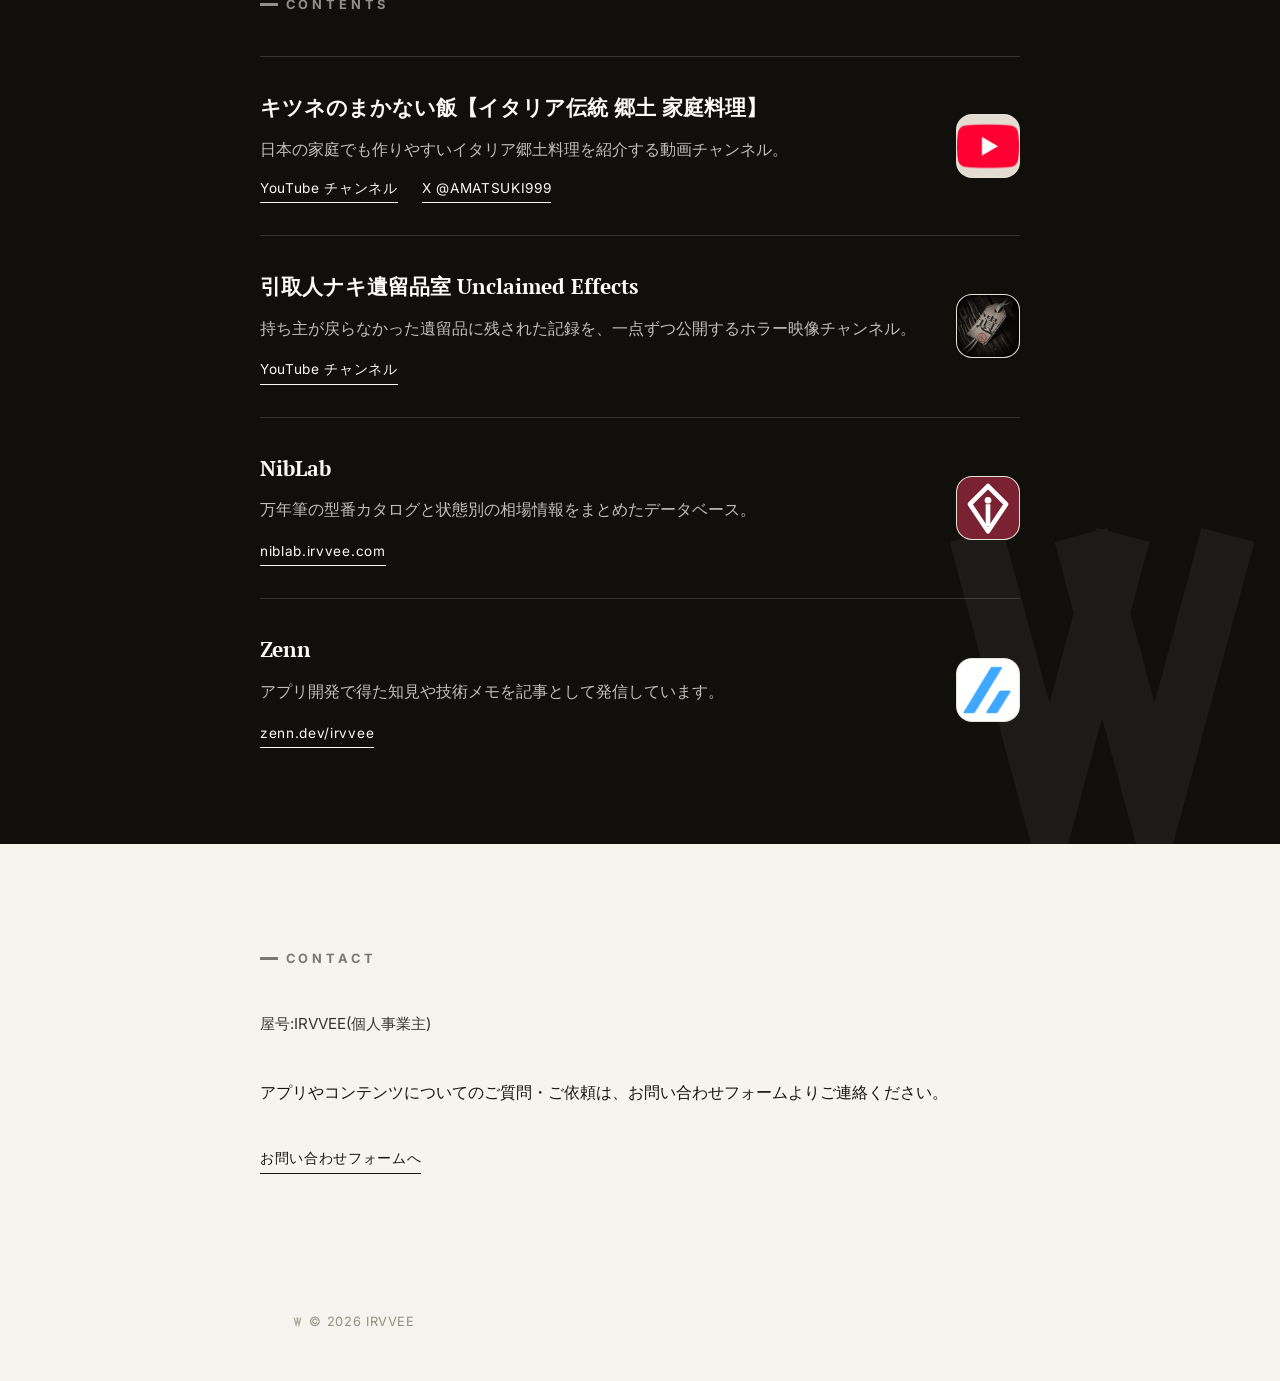
==== commit 881343ad: "feat: 引取人ナキ遺留品室をContentsに追加し、Xアカウントをキツネのまかない飯の項目へ移動 Co-Authored-By: Claude Opus 5.5 <noreply@anthrop" ====
--- a/index.html
+++ b/index.html
@@ -399,10 +399,23 @@
         <div class="work-item-body">
           <h3>キツネのまかない飯【イタリア伝統 郷土 家庭料理】</h3>
           <p>日本の家庭でも作りやすいイタリア郷土料理を紹介する動画チャンネル。</p>
-          <a href="https://www.youtube.com/@AMATSUKI999" target="_blank" rel="noopener">YouTube チャンネル</a>
+          <div class="work-item-links">
+            <a href="https://www.youtube.com/@AMATSUKI999" target="_blank" rel="noopener">YouTube チャンネル</a>
+            <a href="https://x.com/AMATSUKI999" target="_blank" rel="noopener">X @AMATSUKI999</a>
+          </div>
         </div>
         <div class="work-item-thumb">
           <img src="icons/thumbs/youtube.png" alt="" loading="lazy">
+        </div>
+      </div>
+      <div class="work-item">
+        <div class="work-item-body">
+          <h3>引取人ナキ遺留品室 Unclaimed Effects</h3>
+          <p>持ち主が戻らなかった遺留品に残された記録を、一点ずつ公開するホラー映像チャンネル。</p>
+          <a href="https://www.youtube.com/channel/UCy9DfJnpniKRqv0ITWPufrg" target="_blank" rel="noopener">YouTube チャンネル</a>
+        </div>
+        <div class="work-item-thumb">
+          <img src="icons/thumbs/unclaimed-effects.jpg" alt="" loading="lazy">
         </div>
       </div>
       <div class="work-item">
@@ -433,8 +446,7 @@
   <div class="block-inner">
     <h2>Contact</h2>
     <address>
-      屋号:IRVVEE(個人事業主)<br>
-      X: <a href="https://x.com/AMATSUKI999" target="_blank" rel="noopener">@AMATSUKI999</a>
+      屋号:IRVVEE(個人事業主)
     </address>
     <p>アプリやコンテンツについてのご質問・ご依頼は、お問い合わせフォームよりご連絡ください。</p>
     <a href="contact.html" class="cta-link">お問い合わせフォームへ</a>
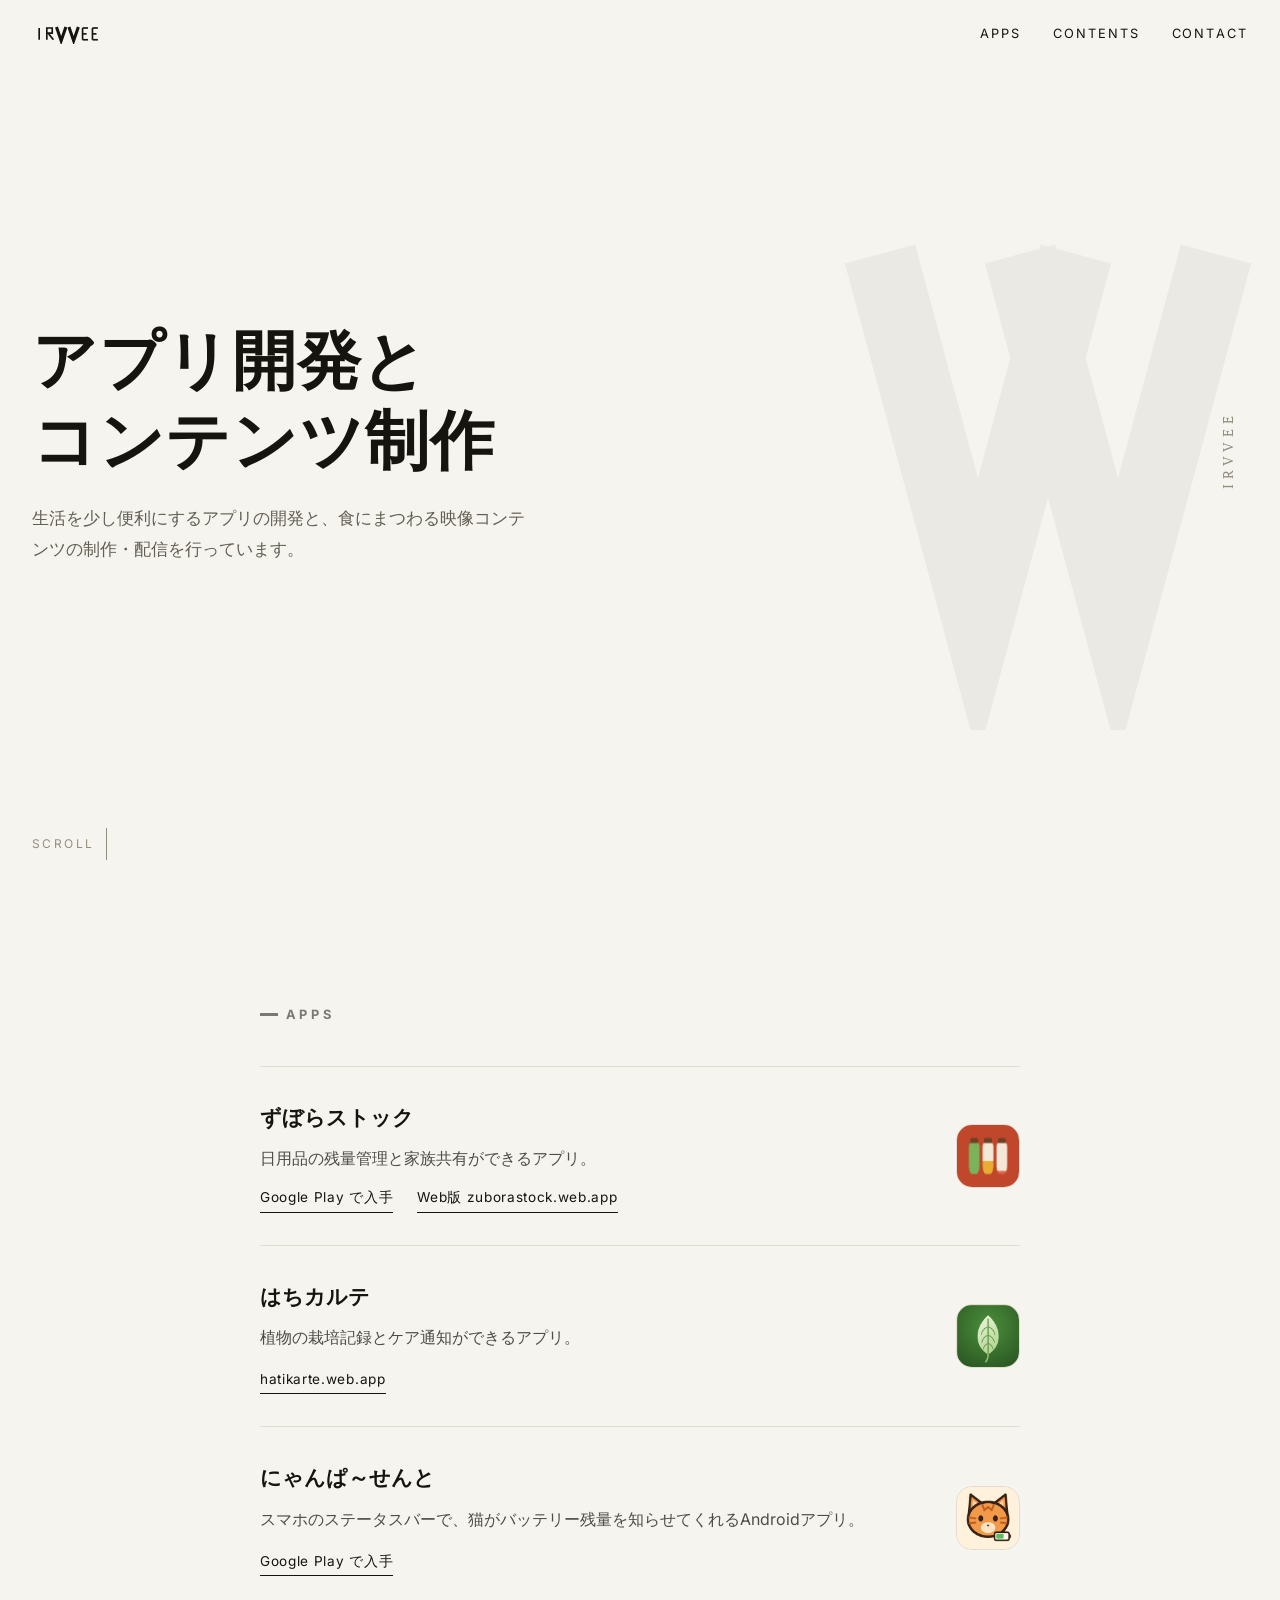
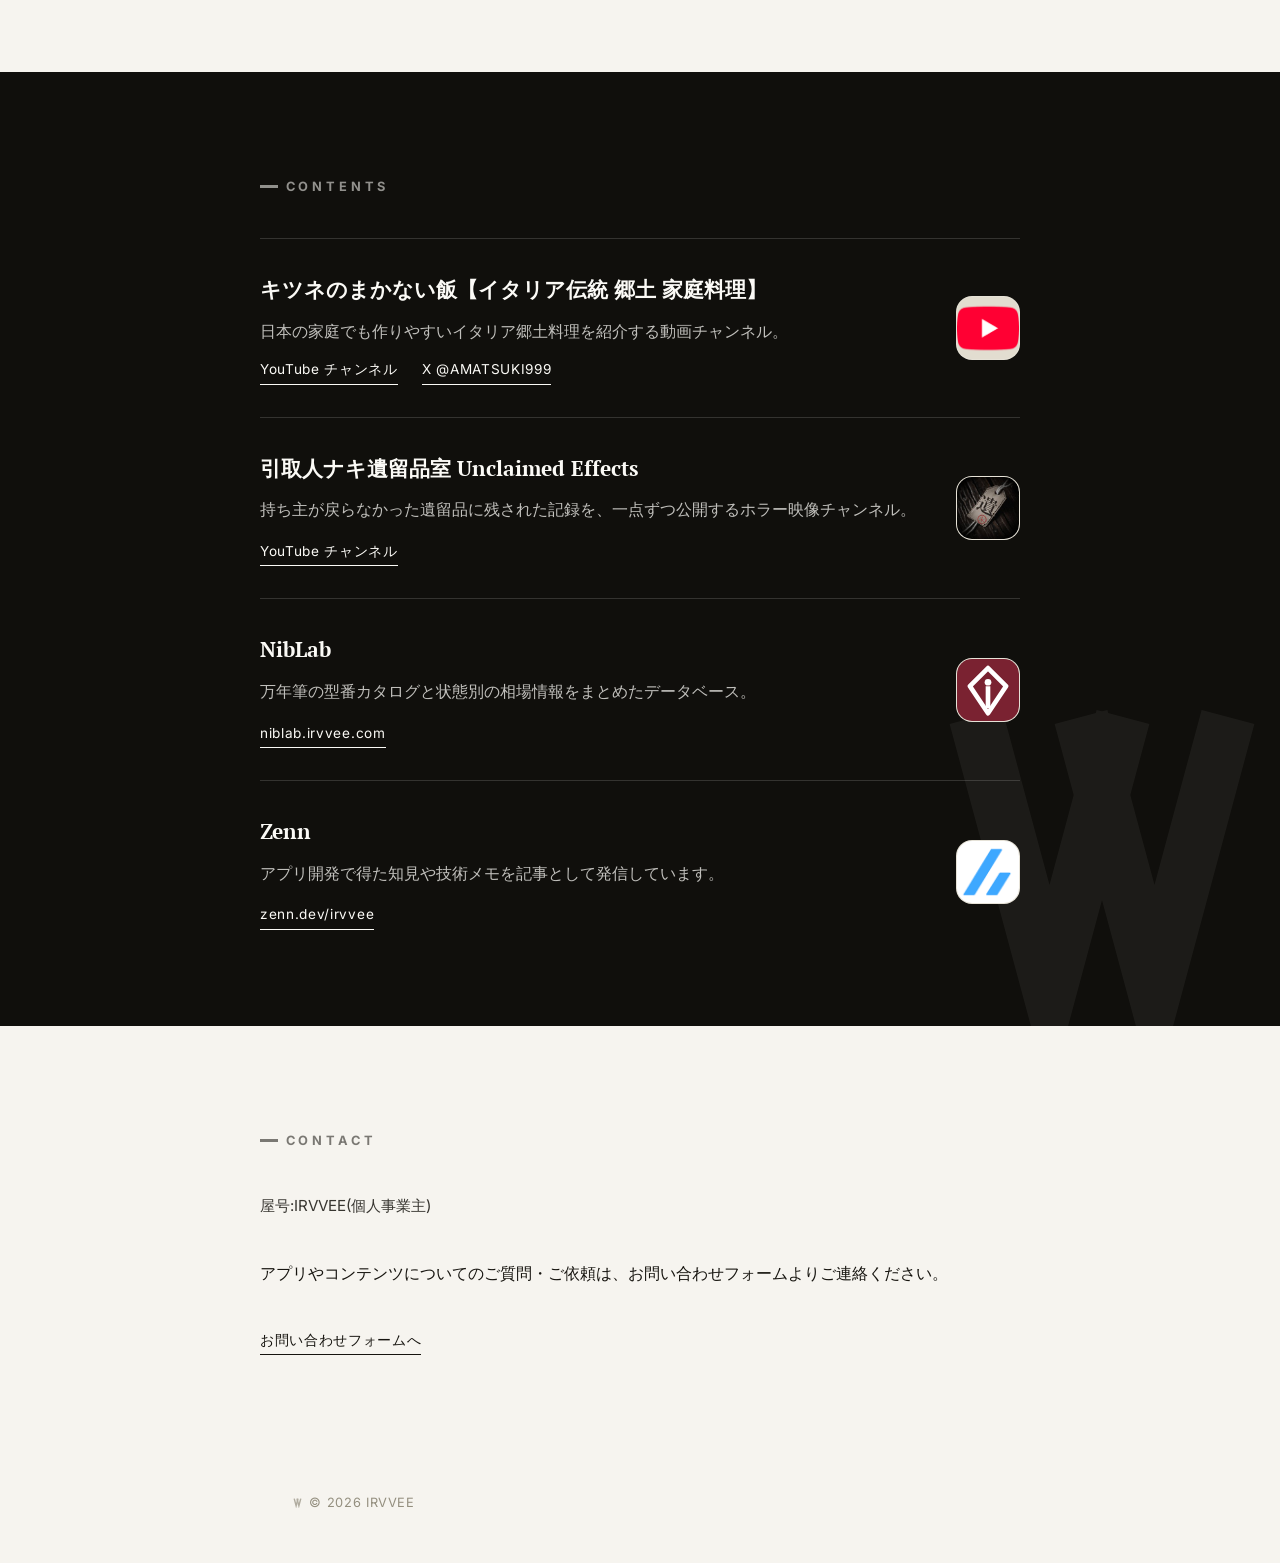
==== commit 4cf6f42e: "feat: Appsに「にゃんぱ～せんと」を追加 Co-Authored-By: Claude Opus 5.5 <noreply@anthropic.com>" ====
--- a/index.html
+++ b/index.html
@@ -383,6 +383,16 @@
           <img src="icons/thumbs/hachikarte.png" alt="" loading="lazy">
         </div>
       </div>
+      <div class="work-item">
+        <div class="work-item-body">
+          <h3>にゃんぱ～せんと</h3>
+          <p>スマホのステータスバーで、猫がバッテリー残量を知らせてくれるAndroidアプリ。</p>
+          <a href="https://play.google.com/store/apps/details?id=com.irvvee.nyanpercent" target="_blank" rel="noopener">Google Play で入手</a>
+        </div>
+        <div class="work-item-thumb">
+          <img src="icons/thumbs/nyanpercent.png" alt="" loading="lazy">
+        </div>
+      </div>
     </div>
   </div>
 </section>
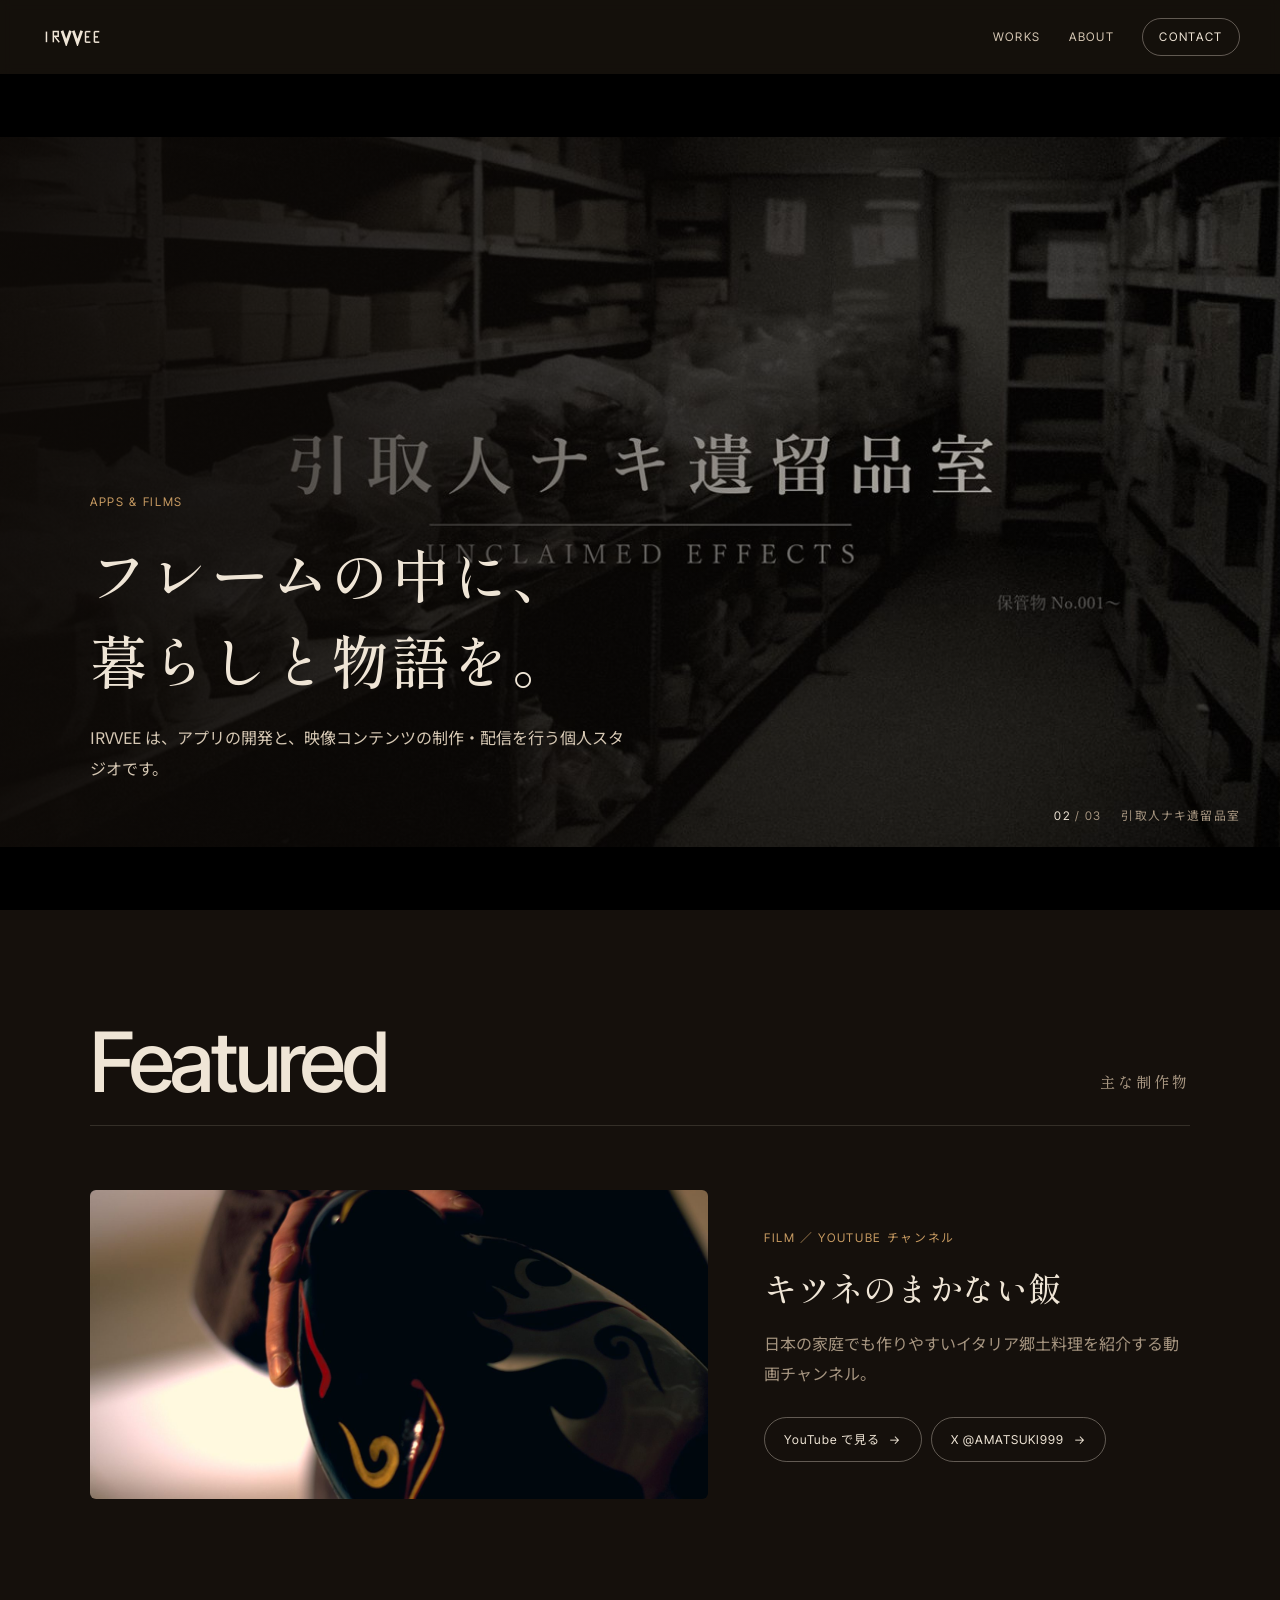
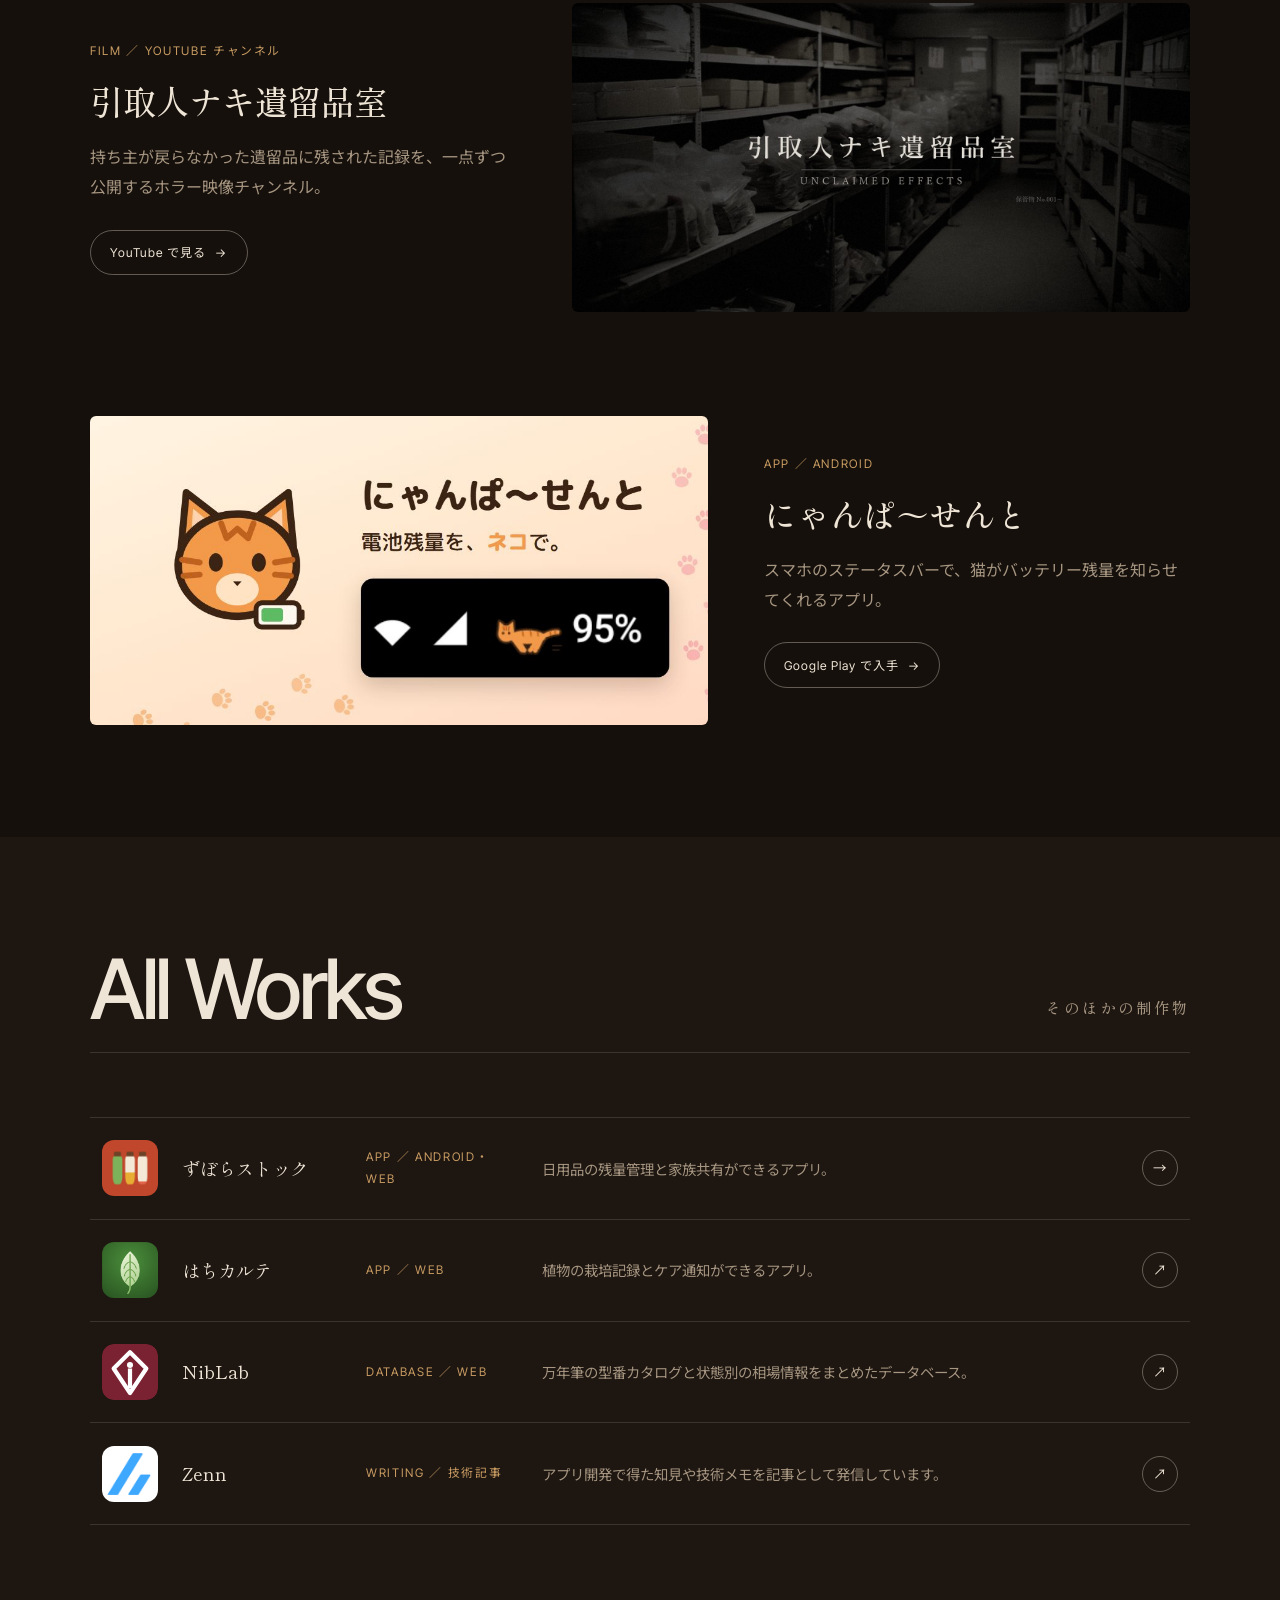
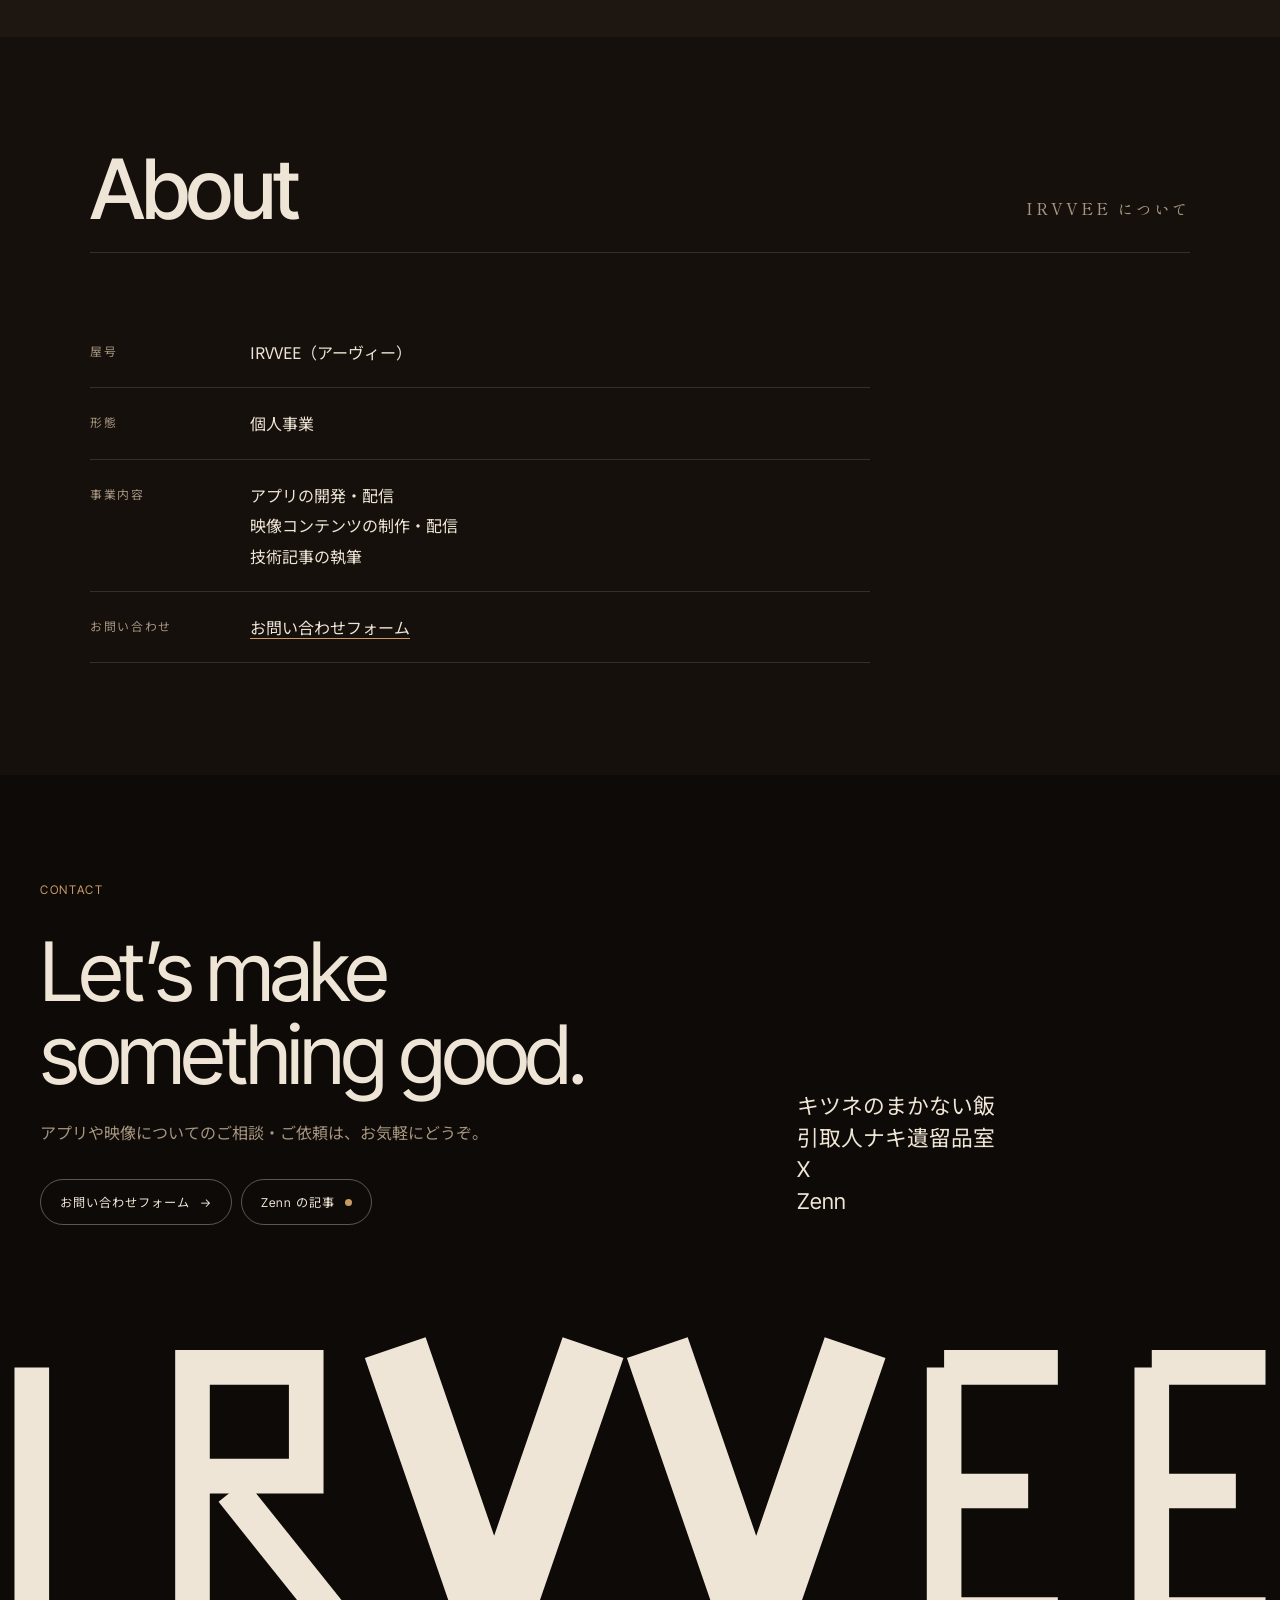
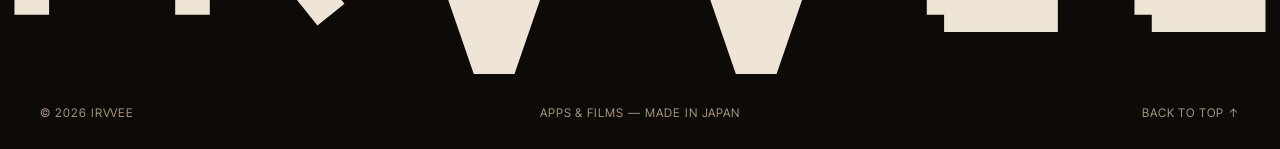
==== commit a34fa74b: "feat: サイトを全面リニューアル（ダークブラウン×映像制作会社風のデザイン） - トップ：ショーリール、主な制作物（キツネのまかない飯・引取人ナキ遺留品室・にゃんぱ～せんと）、そのほかの制作物、概" ====
--- a/index.html
+++ b/index.html
@@ -3,323 +3,20 @@
 <head>
 <meta charset="UTF-8">
 <meta name="viewport" content="width=device-width, initial-scale=1.0">
-<title>IRVVEE(アーヴィー)| アプリ開発・コンテンツ制作</title>
-<meta name="description" content="IRVVEEは、スマートフォンアプリの開発配信と、料理コンテンツの制作配信を行う個人事業です。">
-<link rel="icon" href="icons/favicon.svg" type="image/svg+xml">
-<link rel="icon" href="icons/favicon-32.png" type="image/png" sizes="32x32">
-<link rel="apple-touch-icon" href="icons/apple-touch-icon.png">
+<title>IRVVEE（アーヴィー）| アプリ開発・映像制作</title>
+<meta name="description" content="IRVVEEは、アプリの開発と、映像コンテンツの制作・配信を行う個人スタジオです。">
+<link rel="icon" href="/icons/favicon.svg" type="image/svg+xml">
+<link rel="icon" href="/icons/favicon-32.png" type="image/png" sizes="32x32">
+<link rel="apple-touch-icon" href="/icons/apple-touch-icon.png">
 <link rel="preconnect" href="https://fonts.googleapis.com">
 <link rel="preconnect" href="https://fonts.gstatic.com" crossorigin>
-<link href="https://fonts.googleapis.com/css2?family=PT+Serif:wght@400;700;900&family=Inter:wght@400;500&display=swap" rel="stylesheet">
-<style>
-  :root {
-    --ink: #16140f;
-    --paper: #f6f4ef;
-    --black: #100f0c;
-    --white: #fbfaf6;
-    --line: #e2ddd0;
-    --muted: #625e53;
-    --faint: #948f7f;
-    --charcoal: #282623;
-    --ease: cubic-bezier(0.4, 0.4, 0, 1);
-    --ease-pop: cubic-bezier(0.55, 0.44, 0.35, 1.23);
-  }
-  * { box-sizing: border-box; }
-  html { scroll-behavior: smooth; }
-  body {
-    margin: 0;
-    background: var(--paper);
-    color: var(--ink);
-    font-family: "Inter", "Noto Sans JP", sans-serif;
-    line-height: 1.8;
-  }
-  .serif { font-family: "PT Serif", serif; }
-
-  /* ---------- Nav ---------- */
-  header.nav {
-    position: fixed;
-    top: 0; left: 0; right: 0;
-    z-index: 100;
-    display: flex;
-    align-items: center;
-    justify-content: space-between;
-    padding: 1.5rem 2rem;
-    background: rgba(246, 244, 239, 0.85);
-    backdrop-filter: blur(8px);
-    transition: background 0.5s var(--ease);
-  }
-  .wordmark {
-    display: inline-flex;
-    align-items: center;
-    color: var(--ink);
-    text-decoration: none;
-    line-height: 0;
-  }
-  .wordmark svg {
-    height: 20px;
-    width: auto;
-    display: block;
-  }
-  nav.links {
-    display: flex;
-    gap: 2rem;
-  }
-  nav.links a {
-    display: inline-flex;
-    font-size: 0.8rem;
-    letter-spacing: 0.15em;
-    text-transform: uppercase;
-    color: var(--ink);
-    text-decoration: none;
-  }
-  nav.links a .char {
-    display: inline-block;
-    overflow: hidden;
-    height: 1em;
-    line-height: 1;
-  }
-  nav.links a .char-stack {
-    display: block;
-    transition: transform 0.35s var(--ease);
-    transition-delay: 0s;
-  }
-  nav.links a .char-stack span {
-    display: block;
-    height: 1em;
-    line-height: 1;
-  }
-  nav.links a:hover .char-stack {
-    transform: translateY(-1em);
-    transition-delay: calc(var(--i, 0) * 0.03s);
-  }
-  @media (max-width: 640px) {
-    header.nav { padding: 1.1rem 1.25rem; }
-    nav.links { gap: 1.1rem; }
-    nav.links a { font-size: 0.68rem; letter-spacing: 0.1em; }
-  }
-
-  /* ---------- Hero ---------- */
-  .hero {
-    position: relative;
-    min-height: 100vh;
-    display: flex;
-    align-items: center;
-    padding: 0 2rem;
-    overflow: hidden;
-  }
-  .hero-accent {
-    position: absolute;
-    right: 2.5rem;
-    top: 50%;
-    transform: translateY(-50%) rotate(180deg);
-    writing-mode: vertical-rl;
-    font-family: "PT Serif", serif;
-    font-size: 0.85rem;
-    letter-spacing: 0.35em;
-    color: var(--faint);
-    text-transform: uppercase;
-  }
-  .hero-mark-bg {
-    position: absolute;
-    right: -3rem;
-    top: 50%;
-    transform: translateY(-50%);
-    width: min(46vw, 560px);
-    color: var(--ink);
-    opacity: 0.045;
-    pointer-events: none;
-  }
-  .hero-inner { max-width: 760px; position: relative; }
-  .hero .eyebrow {
-    font-size: 0.8rem;
-    letter-spacing: 0.3em;
-    text-transform: uppercase;
-    color: var(--muted);
-    margin-bottom: 1.25rem;
-  }
-  .hero h1 {
-    font-family: "PT Serif", serif;
-    font-weight: 700;
-    font-size: clamp(2.4rem, 6vw, 4rem);
-    line-height: 1.25;
-    margin: 0 0 1.5rem;
-    letter-spacing: 0.01em;
-  }
-  .hero p.lead {
-    color: var(--muted);
-    font-size: 1.05rem;
-    max-width: 46ch;
-  }
-  .scroll-cue {
-    position: absolute;
-    bottom: 2.5rem;
-    left: 2rem;
-    display: flex;
-    align-items: center;
-    gap: 0.75rem;
-    font-size: 0.75rem;
-    letter-spacing: 0.2em;
-    text-transform: uppercase;
-    color: var(--faint);
-  }
-  .scroll-cue::after {
-    content: "";
-    width: 1px;
-    height: 32px;
-    background: var(--faint);
-    animation: scrollLine 1.8s var(--ease) infinite;
-  }
-  @keyframes scrollLine {
-    0% { transform: scaleY(0); transform-origin: top; }
-    50% { transform: scaleY(1); transform-origin: top; }
-    50.1% { transform-origin: bottom; }
-    100% { transform: scaleY(0); transform-origin: bottom; }
-  }
-
-  /* ---------- Sections ---------- */
-  section.block {
-    padding: 6rem 2rem;
-  }
-  section.block.on-white { background: var(--paper); }
-  section.block.on-black {
-    background: var(--black);
-    color: var(--white);
-    position: relative;
-    overflow: hidden;
-  }
-  .contents-mark-bg {
-    position: absolute;
-    right: -2rem;
-    bottom: -3rem;
-    width: min(40vw, 420px);
-    color: var(--white);
-    opacity: 0.05;
-    pointer-events: none;
-  }
-  .block-inner { max-width: 760px; margin: 0 auto; position: relative; }
-  .block h2 {
-    display: inline-flex;
-    align-items: center;
-    gap: 0.6em;
-    font-size: 0.8rem;
-    letter-spacing: 0.3em;
-    text-transform: uppercase;
-    margin: 0 0 2.5rem;
-    color: inherit;
-    opacity: 0.55;
-  }
-  .block h2::before {
-    content: "";
-    width: 1.4em;
-    height: 3px;
-    background: currentColor;
-    display: block;
-    flex: none;
-  }
-  .work { display: grid; gap: 2rem; }
-  .work-item {
-    border-top: 1px solid var(--line);
-    padding-top: 2rem;
-    display: flex;
-    align-items: center;
-    justify-content: space-between;
-    gap: 1.5rem;
-  }
-  section.on-black .work-item { border-top-color: rgba(255,255,255,0.15); }
-  .work-item-body { flex: 1; min-width: 0; }
-  .work-item-thumb {
-    flex: none;
-    width: 64px;
-    height: 64px;
-    border-radius: 16px;
-    overflow: hidden;
-    background: var(--line);
-    border: 1px solid var(--line);
-  }
-  section.on-black .work-item-thumb { border-color: rgba(255,255,255,0.15); }
-  .work-item-thumb img {
-    width: 100%;
-    height: 100%;
-    object-fit: cover;
-    display: block;
-  }
-  .work-item h3 {
-    font-family: "PT Serif", serif;
-    font-size: 1.3rem;
-    margin: 0 0 0.5rem;
-  }
-  .work-item p { margin: 0 0 0.75rem; opacity: 0.75; }
-  .work-item a {
-    display: inline-block;
-    font-size: 0.85rem;
-    letter-spacing: 0.05em;
-    color: inherit;
-    text-decoration: none;
-    border-bottom: 1px solid currentColor;
-    padding-bottom: 2px;
-    transition: opacity 0.3s var(--ease);
-  }
-  .work-item a:hover { opacity: 0.6; }
-  .work-item-links { display: flex; flex-wrap: wrap; gap: 0.5rem 1.5rem; }
-  @media (max-width: 640px) {
-    .work-item-thumb { width: 52px; height: 52px; border-radius: 13px; }
-  }
-
-  address {
-    font-style: normal;
-    font-size: 0.95rem;
-    opacity: 0.85;
-    margin: 0 0 2.5rem;
-  }
-  address a { color: inherit; }
-
-  .cta-link {
-    display: inline-block;
-    margin-top: 1.5rem;
-    font-size: 0.85rem;
-    letter-spacing: 0.05em;
-    color: inherit;
-    text-decoration: none;
-    border-bottom: 1px solid currentColor;
-    padding-bottom: 2px;
-    transition: opacity 0.3s var(--ease);
-  }
-  .cta-link:hover { opacity: 0.6; }
-
-  footer {
-    max-width: 760px;
-    margin: 0 auto;
-    padding: 2.5rem 2rem 3rem;
-    color: var(--faint);
-    font-size: 0.8rem;
-    letter-spacing: 0.05em;
-  }
-
-  /* ---------- Scroll reveal ---------- */
-  .reveal {
-    opacity: 0;
-    transform: translateY(24px);
-    transition: opacity 0.6s var(--ease), transform 0.6s var(--ease);
-  }
-  .reveal.is-visible {
-    opacity: 1;
-    transform: translateY(0);
-  }
-
-  .footer-mark {
-    height: 11px;
-    width: auto;
-    vertical-align: -1px;
-    margin-right: 0.5em;
-    color: var(--faint);
-    opacity: 0.7;
-  }
-</style>
+<link href="https://fonts.googleapis.com/css2?family=Shippori+Mincho:wght@500;700&family=Noto+Sans+JP:wght@400;500&family=Inter+Tight:wght@400;500;600&display=swap" rel="stylesheet">
+<link rel="stylesheet" href="/assets/site.css">
 </head>
 <body>
 
-<header class="nav">
-  <a href="#top" class="wordmark" aria-label="IRVVEE">
+<header class="site-head">
+  <a class="logo" href="/" aria-label="IRVVEE トップへ">
     <svg viewBox="-24 -34 600 170" aria-hidden="true" focusable="false">
       <path stroke-width="14" fill="none" stroke="currentColor" d="M37,0 L37,100"/>
       <path stroke-width="14" fill="none" stroke="currentColor" d="M102,100 L102,0 L148,0 L148,44 L108,44"/>
@@ -336,169 +33,157 @@
       <path stroke-width="14" fill="none" stroke="currentColor" d="M490,100 L536,100"/>
     </svg>
   </a>
-  <nav class="links">
-    <a href="#apps" data-label="Apps"></a>
-    <a href="#contents" data-label="Contents"></a>
-    <a href="contact.html" data-label="Contact"></a>
+  <nav class="site-nav">
+    <a href="/#works">Works</a>
+    <a href="/#about">About</a>
+    <a href="#contact">Contact</a>
   </nav>
 </header>
 
-<section class="hero" id="top">
-  <svg class="hero-mark-bg" viewBox="0 0 200 200" aria-hidden="true" focusable="false">
-    <path d="M40,30 L75,160 L110,30" fill="none" stroke="currentColor" stroke-width="26" stroke-linejoin="miter"/>
-    <path d="M90,30 L125,160 L160,30" fill="none" stroke="currentColor" stroke-width="26" stroke-linejoin="miter"/>
-  </svg>
-  <div class="hero-accent">IRVVEE</div>
-  <div class="hero-inner">
-    <h1 class="reveal">アプリ開発と<br>コンテンツ制作</h1>
-    <p class="lead reveal">生活を少し便利にするアプリの開発と、食にまつわる映像コンテンツの制作・配信を行っています。</p>
-  </div>
-  <div class="scroll-cue">Scroll</div>
-</section>
+<main>
+  <section class="reel" aria-label="ショーリール">
+    <div class="reel-frames">
+      <figure class="frame is-on" data-title="キツネのまかない飯"><img src="/assets/img/kitsune-1.jpg" alt=""></figure>
+      <figure class="frame" data-title="引取人ナキ遺留品室"><img src="/assets/img/horror-banner.jpg" alt=""></figure>
+      <figure class="frame" data-title="キツネのまかない飯"><img src="/assets/img/kitsune-2.jpg" alt=""></figure>
+    </div>
+    <div class="reel-copy">
+      <p class="kicker">Apps &amp; Films</p>
+      <h1>フレームの中に、<br>暮らしと物語を。</h1>
+      <p class="lead">IRVVEE は、アプリの開発と、映像コンテンツの制作・配信を行う個人スタジオです。</p>
+    </div>
+    <p class="reel-caption"><span class="reel-index">01</span><span class="reel-total"> / 03</span><span class="reel-title">キツネのまかない飯</span></p>
+  </section>
 
-<section class="block on-white reveal" id="apps">
-  <div class="block-inner">
-    <h2>Apps</h2>
-    <div class="work">
-      <div class="work-item">
-        <div class="work-item-body">
-          <h3>ずぼらストック</h3>
-          <p>日用品の残量管理と家族共有ができるアプリ。</p>
-          <div class="work-item-links">
-            <a href="https://play.google.com/store/apps/details?id=com.zuborastock.app" target="_blank" rel="noopener">Google Play で入手</a>
-            <a href="https://zuborastock.web.app" target="_blank" rel="noopener">Web版 zuborastock.web.app</a>
-          </div>
+  <section class="featured" id="works">
+    <div class="inner">
+      <header class="sec-head">
+        <p class="sec-label">Featured</p>
+        <h2>主な制作物</h2>
+      </header>
+
+      <article class="feat">
+        <a class="feat-media" href="https://www.youtube.com/@AMATSUKI999" target="_blank" rel="noopener"><img src="/assets/img/kitsune-1.jpg" alt="キツネのまかない飯の映像のひとこま" loading="lazy"></a>
+        <div class="feat-body">
+          <p class="feat-cat">Film ／ YouTube チャンネル</p>
+          <h3>キツネのまかない飯</h3>
+          <p class="feat-desc">日本の家庭でも作りやすいイタリア郷土料理を紹介する動画チャンネル。</p>
+          <p class="feat-links">
+            <a href="https://www.youtube.com/@AMATSUKI999" target="_blank" rel="noopener">YouTube で見る</a>
+            <a href="https://x.com/AMATSUKI999" target="_blank" rel="noopener">X @AMATSUKI999</a>
+          </p>
         </div>
-        <div class="work-item-thumb">
-          <img src="icons/thumbs/zuborastock.png" alt="" loading="lazy">
+      </article>
+
+      <article class="feat">
+        <a class="feat-media" href="https://www.youtube.com/channel/UCy9DfJnpniKRqv0ITWPufrg" target="_blank" rel="noopener"><img src="/assets/img/horror-banner.jpg" alt="引取人ナキ遺留品室のバナー" loading="lazy"></a>
+        <div class="feat-body">
+          <p class="feat-cat">Film ／ YouTube チャンネル</p>
+          <h3>引取人ナキ遺留品室</h3>
+          <p class="feat-desc">持ち主が戻らなかった遺留品に残された記録を、一点ずつ公開するホラー映像チャンネル。</p>
+          <p class="feat-links">
+            <a href="https://www.youtube.com/channel/UCy9DfJnpniKRqv0ITWPufrg" target="_blank" rel="noopener">YouTube で見る</a>
+          </p>
         </div>
-      </div>
-      <div class="work-item">
-        <div class="work-item-body">
-          <h3>はちカルテ</h3>
-          <p>植物の栽培記録とケア通知ができるアプリ。</p>
-          <a href="https://hatikarte.web.app" target="_blank" rel="noopener">hatikarte.web.app</a>
+      </article>
+
+      <article class="feat">
+        <a class="feat-media" href="https://play.google.com/store/apps/details?id=com.irvvee.nyanpercent" target="_blank" rel="noopener"><img src="/assets/img/nyan-feature.jpg" alt="にゃんぱ～せんとの紹介画像。電池残量を、ネコで。" loading="lazy"></a>
+        <div class="feat-body">
+          <p class="feat-cat">App ／ Android</p>
+          <h3>にゃんぱ～せんと</h3>
+          <p class="feat-desc">スマホのステータスバーで、猫がバッテリー残量を知らせてくれるアプリ。</p>
+          <p class="feat-links">
+            <a href="https://play.google.com/store/apps/details?id=com.irvvee.nyanpercent" target="_blank" rel="noopener">Google Play で入手</a>
+          </p>
         </div>
-        <div class="work-item-thumb">
-          <img src="icons/thumbs/hachikarte.png" alt="" loading="lazy">
-        </div>
-      </div>
-      <div class="work-item">
-        <div class="work-item-body">
-          <h3>にゃんぱ～せんと</h3>
-          <p>スマホのステータスバーで、猫がバッテリー残量を知らせてくれるAndroidアプリ。</p>
-          <a href="https://play.google.com/store/apps/details?id=com.irvvee.nyanpercent" target="_blank" rel="noopener">Google Play で入手</a>
-        </div>
-        <div class="work-item-thumb">
-          <img src="icons/thumbs/nyanpercent.png" alt="" loading="lazy">
-        </div>
+      </article>
+    </div>
+  </section>
+
+  <section class="all-works">
+    <div class="inner">
+      <header class="sec-head">
+        <p class="sec-label">All Works</p>
+        <h2>そのほかの制作物</h2>
+      </header>
+      <ul class="work-list">
+        <li><a href="/works/zuborastock.html">
+          <img src="/icons/thumbs/zuborastock.png" alt="" loading="lazy">
+          <span class="wl-name">ずぼらストック</span><span class="wl-cat">App ／ Android・Web</span>
+          <span class="wl-desc">日用品の残量管理と家族共有ができるアプリ。</span><span class="wl-arrow" aria-hidden="true">→</span></a></li>
+        <li><a href="https://hatikarte.web.app" target="_blank" rel="noopener">
+          <img src="/icons/thumbs/hachikarte.png" alt="" loading="lazy">
+          <span class="wl-name">はちカルテ</span><span class="wl-cat">App ／ Web</span>
+          <span class="wl-desc">植物の栽培記録とケア通知ができるアプリ。</span><span class="wl-arrow" aria-hidden="true">↗</span></a></li>
+        <li><a href="https://niblab.irvvee.com" target="_blank" rel="noopener">
+          <img src="/icons/thumbs/niblab.svg" alt="" loading="lazy">
+          <span class="wl-name">NibLab</span><span class="wl-cat">Database ／ Web</span>
+          <span class="wl-desc">万年筆の型番カタログと状態別の相場情報をまとめたデータベース。</span><span class="wl-arrow" aria-hidden="true">↗</span></a></li>
+        <li><a href="https://zenn.dev/irvvee" target="_blank" rel="noopener">
+          <img src="/icons/thumbs/zenn.png" alt="" loading="lazy">
+          <span class="wl-name">Zenn</span><span class="wl-cat">Writing ／ 技術記事</span>
+          <span class="wl-desc">アプリ開発で得た知見や技術メモを記事として発信しています。</span><span class="wl-arrow" aria-hidden="true">↗</span></a></li>
+      </ul>
+    </div>
+  </section>
+
+  <section class="about" id="about">
+    <div class="inner">
+      <header class="sec-head">
+        <p class="sec-label">About</p>
+        <h2>IRVVEE について</h2>
+      </header>
+      <dl class="profile">
+        <div><dt>屋号</dt><dd>IRVVEE（アーヴィー）</dd></div>
+        <div><dt>形態</dt><dd>個人事業</dd></div>
+        <div><dt>事業内容</dt><dd>アプリの開発・配信<br>映像コンテンツの制作・配信<br>技術記事の執筆</dd></div>
+        <div><dt>お問い合わせ</dt><dd><a href="/contact.html">お問い合わせフォーム</a></dd></div>
+      </dl>
+    </div>
+  </section>
+</main>
+
+<footer class="big-foot" id="contact">
+  <div class="foot-top">
+    <div class="foot-call">
+      <p class="foot-label">Contact</p>
+      <h2>Let&rsquo;s make<br>something good.</h2>
+      <p class="foot-sub">アプリや映像についてのご相談・ご依頼は、お気軽にどうぞ。</p>
+      <div class="pill-row">
+        <a class="pill" href="/contact.html">お問い合わせフォーム <span aria-hidden="true">→</span></a>
+        <a class="pill" href="https://zenn.dev/irvvee" target="_blank" rel="noopener">Zenn の記事 <span class="dot" aria-hidden="true"></span></a>
       </div>
     </div>
+    <ul class="foot-links">
+      <li><a href="https://www.youtube.com/@AMATSUKI999" target="_blank" rel="noopener">キツネのまかない飯</a></li>
+      <li><a href="https://www.youtube.com/channel/UCy9DfJnpniKRqv0ITWPufrg" target="_blank" rel="noopener">引取人ナキ遺留品室</a></li>
+      <li><a href="https://x.com/AMATSUKI999" target="_blank" rel="noopener">X</a></li>
+      <li><a href="https://zenn.dev/irvvee" target="_blank" rel="noopener">Zenn</a></li>
+    </ul>
   </div>
-</section>
-
-<section class="block on-black reveal" id="contents">
-  <svg class="contents-mark-bg" viewBox="0 0 200 200" aria-hidden="true" focusable="false">
-    <path d="M40,30 L75,160 L110,30" fill="none" stroke="currentColor" stroke-width="26" stroke-linejoin="miter"/>
-    <path d="M90,30 L125,160 L160,30" fill="none" stroke="currentColor" stroke-width="26" stroke-linejoin="miter"/>
-  </svg>
-  <div class="block-inner">
-    <h2>Contents</h2>
-    <div class="work">
-      <div class="work-item">
-        <div class="work-item-body">
-          <h3>キツネのまかない飯【イタリア伝統 郷土 家庭料理】</h3>
-          <p>日本の家庭でも作りやすいイタリア郷土料理を紹介する動画チャンネル。</p>
-          <div class="work-item-links">
-            <a href="https://www.youtube.com/@AMATSUKI999" target="_blank" rel="noopener">YouTube チャンネル</a>
-            <a href="https://x.com/AMATSUKI999" target="_blank" rel="noopener">X @AMATSUKI999</a>
-          </div>
-        </div>
-        <div class="work-item-thumb">
-          <img src="icons/thumbs/youtube.png" alt="" loading="lazy">
-        </div>
-      </div>
-      <div class="work-item">
-        <div class="work-item-body">
-          <h3>引取人ナキ遺留品室 Unclaimed Effects</h3>
-          <p>持ち主が戻らなかった遺留品に残された記録を、一点ずつ公開するホラー映像チャンネル。</p>
-          <a href="https://www.youtube.com/channel/UCy9DfJnpniKRqv0ITWPufrg" target="_blank" rel="noopener">YouTube チャンネル</a>
-        </div>
-        <div class="work-item-thumb">
-          <img src="icons/thumbs/unclaimed-effects.jpg" alt="" loading="lazy">
-        </div>
-      </div>
-      <div class="work-item">
-        <div class="work-item-body">
-          <h3>NibLab</h3>
-          <p>万年筆の型番カタログと状態別の相場情報をまとめたデータベース。</p>
-          <a href="https://niblab.irvvee.com" target="_blank" rel="noopener">niblab.irvvee.com</a>
-        </div>
-        <div class="work-item-thumb">
-          <img src="icons/thumbs/niblab.svg" alt="" loading="lazy">
-        </div>
-      </div>
-      <div class="work-item">
-        <div class="work-item-body">
-          <h3>Zenn</h3>
-          <p>アプリ開発で得た知見や技術メモを記事として発信しています。</p>
-          <a href="https://zenn.dev/irvvee" target="_blank" rel="noopener">zenn.dev/irvvee</a>
-        </div>
-        <div class="work-item-thumb">
-          <img src="icons/thumbs/zenn.png" alt="" loading="lazy">
-        </div>
-      </div>
-    </div>
+  <a class="foot-logo" href="/" aria-label="IRVVEE トップへ"><svg viewBox="29 -22 508 146" aria-hidden="true" focusable="false">
+      <path stroke-width="14" fill="none" stroke="currentColor" d="M37,0 L37,100"/>
+      <path stroke-width="14" fill="none" stroke="currentColor" d="M102,100 L102,0 L148,0 L148,44 L108,44"/>
+      <path stroke-width="14" fill="none" stroke="currentColor" d="M118,50 L158,100"/>
+      <path stroke-width="26" fill="none" stroke="currentColor" d="M184,-8 L224,108 L264,-8"/>
+      <path stroke-width="26" fill="none" stroke="currentColor" d="M290,-8 L330,108 L370,-8"/>
+      <path stroke-width="14" fill="none" stroke="currentColor" d="M406,0 L406,100"/>
+      <path stroke-width="14" fill="none" stroke="currentColor" d="M406,0 L452,0"/>
+      <path stroke-width="14" fill="none" stroke="currentColor" d="M406,50 L440,50"/>
+      <path stroke-width="14" fill="none" stroke="currentColor" d="M406,100 L452,100"/>
+      <path stroke-width="14" fill="none" stroke="currentColor" d="M490,0 L490,100"/>
+      <path stroke-width="14" fill="none" stroke="currentColor" d="M490,0 L536,0"/>
+      <path stroke-width="14" fill="none" stroke="currentColor" d="M490,50 L524,50"/>
+      <path stroke-width="14" fill="none" stroke="currentColor" d="M490,100 L536,100"/>
+    </svg></a>
+  <div class="foot-bottom">
+    <span>&copy; <span data-year></span> IRVVEE</span>
+    <span>Apps &amp; Films — Made in Japan</span>
+    <a href="#">Back to top ↑</a>
   </div>
-</section>
-
-<section class="block on-white reveal" id="contact">
-  <div class="block-inner">
-    <h2>Contact</h2>
-    <address>
-      屋号:IRVVEE(個人事業主)
-    </address>
-    <p>アプリやコンテンツについてのご質問・ご依頼は、お問い合わせフォームよりご連絡ください。</p>
-    <a href="contact.html" class="cta-link">お問い合わせフォームへ</a>
-  </div>
-</section>
-
-<footer>
-  <svg class="footer-mark" viewBox="0 0 200 200" aria-hidden="true" focusable="false">
-    <path d="M40,30 L75,160 L110,30" fill="none" stroke="currentColor" stroke-width="26" stroke-linejoin="miter"/>
-    <path d="M90,30 L125,160 L160,30" fill="none" stroke="currentColor" stroke-width="26" stroke-linejoin="miter"/>
-  </svg>&copy; <span id="year"></span> IRVVEE
 </footer>
 
-<script>
-  document.getElementById("year").textContent = new Date().getFullYear();
-
-  document.querySelectorAll("nav.links a[data-label]").forEach((a) => {
-    const label = a.dataset.label;
-    [...label].forEach((ch, i) => {
-      const glyph = ch === " " ? " " : ch;
-      const charEl = document.createElement("span");
-      charEl.className = "char";
-      charEl.style.setProperty("--i", i);
-      const stackEl = document.createElement("span");
-      stackEl.className = "char-stack";
-      stackEl.innerHTML = `<span>${glyph}</span><span>${glyph}</span>`;
-      charEl.appendChild(stackEl);
-      a.appendChild(charEl);
-    });
-  });
-
-  const revealEls = document.querySelectorAll(".reveal");
-  const io = new IntersectionObserver((entries) => {
-    entries.forEach((entry) => {
-      if (entry.isIntersecting) {
-        entry.target.classList.add("is-visible");
-        io.unobserve(entry.target);
-      }
-    });
-  }, { threshold: 0.15, rootMargin: "0px 0px -40px 0px" });
-  revealEls.forEach((el) => io.observe(el));
-</script>
-
+<script src="/assets/site.js"></script>
 </body>
 </html>
--- a/assets/site.css
+++ b/assets/site.css
@@ -0,0 +1,283 @@
+/* IRVVEE サイト共通スタイル
+   焦げ茶の地に明朝体（映画らしさ）＋英字はグロテスク体の大文字と丸ボタン（Webデザイン寄り）。
+   フッターは大きな一文・リンク一覧・画面幅いっぱいのロゴタイプ */
+:root {
+  --bg: #15100c;
+  --bg2: #1d1611;
+  --bg3: #271e16;
+  --foot: #0e0a07;
+  --ink: #efe5d6;
+  --soft: #d6c8b4;
+  --muted: #a69580;
+  --line: rgba(239, 229, 214, 0.14);
+  --line-strong: rgba(239, 229, 214, 0.35);
+  --accent: #c89b62;
+  --danger: #e58a72;
+  --serif: "Shippori Mincho", "Yu Mincho", serif;
+  --sans: "Noto Sans JP", sans-serif;
+  --grot: "Inter Tight", "Noto Sans JP", sans-serif;
+  --gut: 2.5rem;
+  --ease: cubic-bezier(0.4, 0.4, 0, 1);
+}
+* { box-sizing: border-box; }
+html { scroll-behavior: smooth; }
+body { margin: 0; background: var(--bg); color: var(--ink); font-family: var(--sans); line-height: 1.9; }
+img { max-width: 100%; display: block; }
+a { color: inherit; }
+:focus-visible { outline: 2px solid var(--accent); outline-offset: 3px; }
+.inner { max-width: 1180px; margin: 0 auto; padding: 0 var(--gut); }
+
+/* 英字の小さなラベル（ナビ・分類・注記で共通） */
+.kicker, .feat-cat, .wl-cat, .reel-caption, .profile dt, .crumb, .foot-label, .foot-bottom {
+  font-family: var(--grot); font-size: 0.74rem; letter-spacing: 0.14em; text-transform: uppercase;
+}
+
+/* 丸いボタン（制作物のリンク・フッター・フォームで共通） */
+.feat-links a, .pill, .form-submit {
+  display: inline-flex; align-items: center; gap: 0.6rem;
+  padding: 0.65rem 1.2rem; border: 1px solid var(--line-strong); border-radius: 999px;
+  background: transparent; color: var(--ink);
+  font-family: var(--grot); font-size: 0.76rem; letter-spacing: 0.08em; text-decoration: none;
+  cursor: pointer;
+  transition: background 0.3s var(--ease), color 0.3s var(--ease), border-color 0.3s var(--ease);
+}
+.feat-links a::after { content: "→"; transition: transform 0.3s var(--ease); }
+.feat-links a:hover, .pill:hover, .form-submit:hover { background: var(--ink); color: var(--bg); border-color: var(--ink); }
+.feat-links a:hover::after { transform: translateX(3px); }
+
+/* ---------- ヘッダー ---------- */
+.site-head {
+  position: sticky; top: 0; z-index: 50;
+  display: flex; align-items: center; justify-content: space-between;
+  padding: 1.1rem var(--gut);
+  background: rgba(21, 16, 12, 0.88);
+  backdrop-filter: blur(6px);
+}
+.logo { color: var(--ink); line-height: 0; }
+.logo svg { height: 18px; width: auto; }
+.site-nav { display: flex; align-items: center; gap: 1.75rem; }
+.site-nav a {
+  font-family: var(--grot); font-size: 0.74rem; letter-spacing: 0.14em; text-transform: uppercase;
+  text-decoration: none; color: var(--soft); transition: color 0.3s var(--ease);
+}
+.site-nav a:hover { color: var(--ink); }
+.site-nav a:last-child { border: 1px solid var(--line-strong); border-radius: 999px; padding: 0.45rem 1rem; color: var(--ink); }
+.site-nav a:last-child:hover { background: var(--ink); color: var(--bg); }
+
+/* ---------- ショーリール ---------- */
+.reel { position: relative; overflow: hidden; height: calc(100vh - 64px); height: calc(100svh - 64px); min-height: 520px; background: #000; }
+.reel::before, .reel::after {
+  content: ""; position: absolute; left: 0; right: 0; height: 7vh; background: #000; z-index: 2;
+}
+.reel::before { top: 0; }
+.reel::after { bottom: 0; }
+.reel-frames { position: absolute; inset: 0; overflow: hidden; }
+.reel-frames::after {
+  content: ""; position: absolute; inset: 0;
+  background: linear-gradient(90deg, rgba(15, 11, 8, 0.88) 0%, rgba(15, 11, 8, 0.4) 55%, rgba(15, 11, 8, 0.1) 100%);
+}
+.frame { position: absolute; inset: 0; margin: 0; opacity: 0; transition: opacity 1.6s ease; }
+.frame.is-on { opacity: 1; }
+.frame img { width: 100%; height: 100%; object-fit: cover; transform: scale(1.03); transition: transform 7s linear; }
+.frame.is-on img { transform: scale(1.1); }
+.reel-copy {
+  position: absolute; left: 0; right: 0; bottom: calc(7vh + 4rem); z-index: 3;
+  max-width: 1180px; margin: 0 auto; padding: 0 var(--gut);
+}
+.kicker { color: var(--accent); margin: 0 0 1rem; }
+.reel h1 {
+  font-family: var(--serif); font-weight: 500;
+  font-size: clamp(2rem, 4.6vw, 3.6rem); line-height: 1.5; letter-spacing: 0.04em;
+  margin: 0 0 1.25rem;
+}
+.reel .lead { color: var(--soft); max-width: 34em; margin: 0; }
+.reel-caption {
+  position: absolute; right: var(--gut); bottom: calc(7vh + 1.2rem); z-index: 3; margin: 0;
+  display: flex; align-items: baseline; gap: 0.2rem; color: var(--muted);
+}
+.reel-index { color: var(--ink); }
+.reel-title { margin-left: 1rem; letter-spacing: 0.1em; text-transform: none; }
+
+/* ---------- 見出し：英字を大きく ---------- */
+main > section { padding: 7rem 0; }
+main > section.reel { padding: 0; }
+.sec-head {
+  display: flex; align-items: flex-end; justify-content: space-between; gap: 1.5rem;
+  margin: 0 0 4rem; padding-bottom: 1.5rem; border-bottom: 1px solid var(--line);
+}
+.sec-label {
+  font-family: var(--grot); font-weight: 500;
+  font-size: clamp(2.6rem, 6.5vw, 5.2rem); line-height: 0.95; letter-spacing: -0.04em;
+  margin: 0;
+}
+.sec-head h2 { font-family: var(--serif); font-weight: 500; font-size: 0.95rem; letter-spacing: 0.2em; color: var(--muted); margin: 0 0 0.35rem; }
+
+/* ---------- 主な制作物 ---------- */
+.feat { display: grid; grid-template-columns: 1.45fr 1fr; gap: 3.5rem; align-items: center; margin-bottom: 6.5rem; }
+.feat:last-child { margin-bottom: 0; }
+.feat:nth-of-type(even) { grid-template-columns: 1fr 1.45fr; }
+.feat:nth-of-type(even) .feat-media { order: 2; }
+.feat-media { display: block; aspect-ratio: 2 / 1; overflow: hidden; background: #000; border-radius: 6px; }
+.feat-media img { width: 100%; height: 100%; object-fit: cover; transition: transform 1.2s var(--ease); }
+.feat-media:hover img { transform: scale(1.04); }
+.feat-cat { color: var(--accent); margin: 0 0 1rem; }
+.feat-body h3 { font-family: var(--serif); font-weight: 500; font-size: clamp(1.6rem, 2.6vw, 2.2rem); line-height: 1.4; margin: 0 0 1rem; }
+.feat-desc { color: var(--muted); margin: 0 0 1.75rem; }
+.feat-links { display: flex; flex-wrap: wrap; gap: 0.6rem; margin: 0; }
+
+/* ---------- そのほかの制作物 ---------- */
+.all-works { background: var(--bg2); }
+.work-list { list-style: none; margin: 0; padding: 0; border-top: 1px solid var(--line); }
+.work-list a {
+  display: grid; grid-template-columns: 56px 10em 9.5em 1fr 2.5rem; gap: 1.5rem; align-items: center;
+  padding: 1.4rem 0.75rem; border-bottom: 1px solid var(--line); text-decoration: none;
+  transition: background 0.3s var(--ease), padding 0.3s var(--ease);
+}
+.work-list img { width: 56px; height: 56px; border-radius: 12px; }
+.wl-name { font-family: var(--serif); font-size: 1.15rem; }
+.wl-cat { color: var(--accent); }
+.wl-desc { color: var(--muted); font-size: 0.9rem; }
+.wl-arrow {
+  justify-self: end; width: 2.25rem; height: 2.25rem; border: 1px solid var(--line-strong); border-radius: 50%;
+  display: grid; place-items: center; font-size: 0.85rem; transition: background 0.3s var(--ease), color 0.3s var(--ease);
+}
+@media (hover: hover) {
+  .work-list a:hover { background: var(--bg3); padding-left: 1.25rem; }
+  .work-list a:hover .wl-arrow { background: var(--ink); color: var(--bg); }
+}
+
+/* ---------- 概要 ---------- */
+.profile { margin: 0; max-width: 780px; }
+.profile div { display: grid; grid-template-columns: 10em 1fr; padding: 1.25rem 0; border-bottom: 1px solid var(--line); }
+.profile dt { color: var(--muted); padding-top: 0.25rem; }
+.profile dd { margin: 0; }
+.profile a { text-decoration-color: var(--accent); text-underline-offset: 4px; }
+
+/* ---------- フッター（お問い合わせを兼ねる） ---------- */
+.big-foot { background: var(--foot); padding: 6.5rem 0 1.5rem; overflow: hidden; }
+.foot-top { display: grid; grid-template-columns: 1.6fr 1fr; gap: 3rem; align-items: end; padding: 0 var(--gut); }
+.foot-label { color: var(--accent); margin: 0 0 1.75rem; }
+.foot-call h2 {
+  font-family: var(--grot); font-weight: 400;
+  font-size: clamp(2.5rem, 6.4vw, 5.6rem); line-height: 1.02; letter-spacing: -0.04em;
+  margin: 0 0 1.25rem;
+}
+.foot-sub { color: var(--muted); margin: 0 0 2rem; }
+.pill-row { display: flex; flex-wrap: wrap; gap: 0.6rem; }
+.dot { width: 7px; height: 7px; border-radius: 50%; background: var(--accent); }
+.foot-links { list-style: none; margin: 0 0 0.5rem; padding: 0; font-family: var(--grot); font-size: clamp(1.05rem, 1.7vw, 1.4rem); line-height: 1.45; }
+.foot-links a { text-decoration: none; transition: color 0.3s var(--ease); }
+.foot-links a:hover { color: var(--accent); }
+.foot-logo { display: block; color: var(--ink); line-height: 0; padding: 5.5rem 0.75rem 0; }
+.foot-logo svg { width: 100%; height: auto; display: block; }
+.foot-bottom {
+  display: grid; grid-template-columns: 1fr auto 1fr; gap: 1rem; align-items: center;
+  padding: 1.75rem var(--gut) 0; color: var(--muted); letter-spacing: 0.08em;
+}
+.foot-bottom > :last-child { justify-self: end; text-decoration: none; }
+.foot-bottom a:hover { color: var(--ink); }
+
+/* ---------- 制作物の詳細ページ ---------- */
+.detail { padding: 4rem 0 7rem; }
+.crumb { display: flex; gap: 0.6rem; align-items: baseline; margin-bottom: 3rem; color: var(--muted); }
+.crumb a { text-decoration: none; color: var(--accent); }
+.detail-head h1 { font-family: var(--serif); font-weight: 500; font-size: clamp(2.4rem, 6vw, 4.2rem); line-height: 1.3; letter-spacing: 0.04em; margin: 0 0 1rem; }
+.detail-head .lead { color: var(--muted); margin: 0 0 2rem; }
+.detail-hero { margin: 4rem auto; max-width: 1400px; background: #000; padding: 4vh 0; }
+.detail-hero img { width: 100%; }
+.detail h2 { font-family: var(--serif); font-weight: 500; font-size: 1.35rem; margin: 0 0 1.25rem; }
+.detail-grid { display: grid; grid-template-columns: 1.6fr 1fr; gap: 4rem; margin-bottom: 5rem; }
+.detail-grid p { color: var(--soft); margin: 0; }
+.spec { margin: 0; border-top: 1px solid var(--line); }
+.spec div { display: grid; grid-template-columns: 6em 1fr; padding: 0.9rem 0; border-bottom: 1px solid var(--line); font-size: 0.9rem; }
+.spec dt { color: var(--muted); }
+.spec dd { margin: 0; }
+.detail .inner > section { margin-bottom: 5rem; }
+.feature-list { list-style: none; margin: 0; padding: 0; display: grid; grid-template-columns: repeat(2, 1fr); gap: 1px; background: var(--line); border: 1px solid var(--line); }
+.feature-list li { background: var(--bg); padding: 1.75rem; display: flex; flex-direction: column; gap: 0.5rem; }
+.feature-list strong { font-family: var(--serif); font-weight: 500; font-size: 1.1rem; color: var(--accent); }
+.feature-list span { color: var(--muted); font-size: 0.92rem; }
+.shots { display: grid; grid-template-columns: repeat(3, 1fr); gap: 1.5rem; }
+.shots img { border-radius: 18px; border: 1px solid var(--line); }
+.next { display: flex; flex-wrap: wrap; justify-content: space-between; gap: 1rem; border-top: 1px solid var(--line); padding-top: 2rem; }
+.next a { text-decoration: none; color: var(--accent); }
+
+/* ---------- お問い合わせページ ---------- */
+.page { padding: 5rem 0 7rem; }
+.page-title { font-family: var(--serif); font-weight: 500; font-size: clamp(2.2rem, 5vw, 3.6rem); line-height: 1.3; letter-spacing: 0.04em; margin: 0 0 1.25rem; }
+.page .lead { color: var(--soft); max-width: 36em; margin: 0 0 2rem; }
+.page address { font-style: normal; color: var(--muted); font-size: 0.92rem; margin: 0 0 3.5rem; }
+.contact-form { max-width: 560px; }
+.contact-form .field { margin-bottom: 1.75rem; }
+.contact-form label { display: block; font-family: var(--grot); font-size: 0.74rem; letter-spacing: 0.12em; color: var(--muted); margin-bottom: 0.5rem; }
+.contact-form .optional { letter-spacing: 0; margin-left: 0.4em; opacity: 0.8; }
+.contact-form input[type="text"],
+.contact-form input[type="email"],
+.contact-form textarea {
+  width: 100%; font: inherit; font-size: 1rem; color: var(--ink);
+  background: transparent; border: 0; border-bottom: 1px solid var(--line-strong);
+  padding: 0.6rem 0; border-radius: 0; outline: none;
+  transition: border-color 0.3s var(--ease);
+}
+.contact-form input:focus, .contact-form textarea:focus { border-bottom-color: var(--accent); }
+.contact-form textarea { resize: vertical; min-height: 7rem; }
+.contact-form .hp { position: absolute; width: 1px; height: 1px; overflow: hidden; clip: rect(0 0 0 0); white-space: nowrap; }
+.contact-form .form-note { font-size: 0.85rem; color: var(--muted); margin: 0 0 1.5rem; }
+.form-submit { font-size: 0.82rem; padding: 0.85rem 1.6rem; }
+.form-submit::after { content: "→"; }
+.contact-form .form-error { color: var(--danger); font-size: 0.9rem; margin: 1rem 0 0; }
+.contact-form .form-success { color: var(--soft); font-size: 0.9rem; margin: 1rem 0 0; }
+
+/* ---------- タブレット ---------- */
+@media (max-width: 960px) {
+  :root { --gut: 2rem; }
+  .work-list a {
+    grid-template-columns: 52px 1fr auto;
+    grid-template-areas: "img name arrow" "img cat arrow" "desc desc desc";
+    gap: 0.1rem 1.25rem;
+  }
+  .work-list img { grid-area: img; width: 52px; height: 52px; }
+  .wl-name { grid-area: name; }
+  .wl-cat { grid-area: cat; }
+  .wl-desc { grid-area: desc; margin-top: 0.6rem; }
+  .wl-arrow { grid-area: arrow; }
+  .detail-grid { grid-template-columns: 1fr; gap: 2.5rem; }
+  .foot-top { grid-template-columns: 1fr 0.8fr; }
+}
+@media (max-width: 860px) {
+  .feat, .feat:nth-of-type(even) { grid-template-columns: 1fr; gap: 1.5rem; margin-bottom: 4.5rem; }
+  .feat:nth-of-type(even) .feat-media { order: 0; }
+}
+
+/* ---------- スマホ ---------- */
+@media (max-width: 640px) {
+  :root { --gut: 1.25rem; }
+  .site-head { padding: 0.9rem var(--gut); }
+  .site-nav { gap: 0.9rem; }
+  .site-nav a { font-size: 0.66rem; letter-spacing: 0.1em; }
+  .site-nav a:last-child { padding: 0.35rem 0.75rem; }
+  .reel { min-height: 480px; }
+  .reel-copy { bottom: calc(7vh + 4.5rem); }
+  .reel-caption { left: var(--gut); right: auto; }
+  main > section { padding: 5rem 0; }
+  .sec-head { flex-direction: column; align-items: flex-start; gap: 0.5rem; margin-bottom: 3rem; }
+  .work-list a { grid-template-columns: 48px 1fr auto; gap: 0.1rem 1rem; padding: 1.25rem 0.25rem; }
+  .work-list img { width: 48px; height: 48px; }
+  .profile div { grid-template-columns: 1fr; gap: 0.25rem; }
+  .big-foot { padding-top: 4.5rem; }
+  .foot-top { grid-template-columns: 1fr; gap: 2.5rem; }
+  .foot-logo { padding: 3.5rem 0.5rem 0; }
+  .foot-bottom { grid-template-columns: 1fr; gap: 0.4rem; }
+  .foot-bottom > :last-child { justify-self: start; }
+  .detail { padding-top: 2.5rem; }
+  .detail-hero { margin: 2.5rem auto; }
+  .feature-list { grid-template-columns: 1fr; }
+  .shots { grid-template-columns: none; grid-auto-flow: column; grid-auto-columns: 62%; overflow-x: auto; }
+  .page { padding-top: 3rem; }
+}
+
+@media (prefers-reduced-motion: reduce) {
+  html { scroll-behavior: auto; }
+  .frame, .frame img { transition: none; }
+  .frame.is-on img { transform: scale(1.03); }
+}
